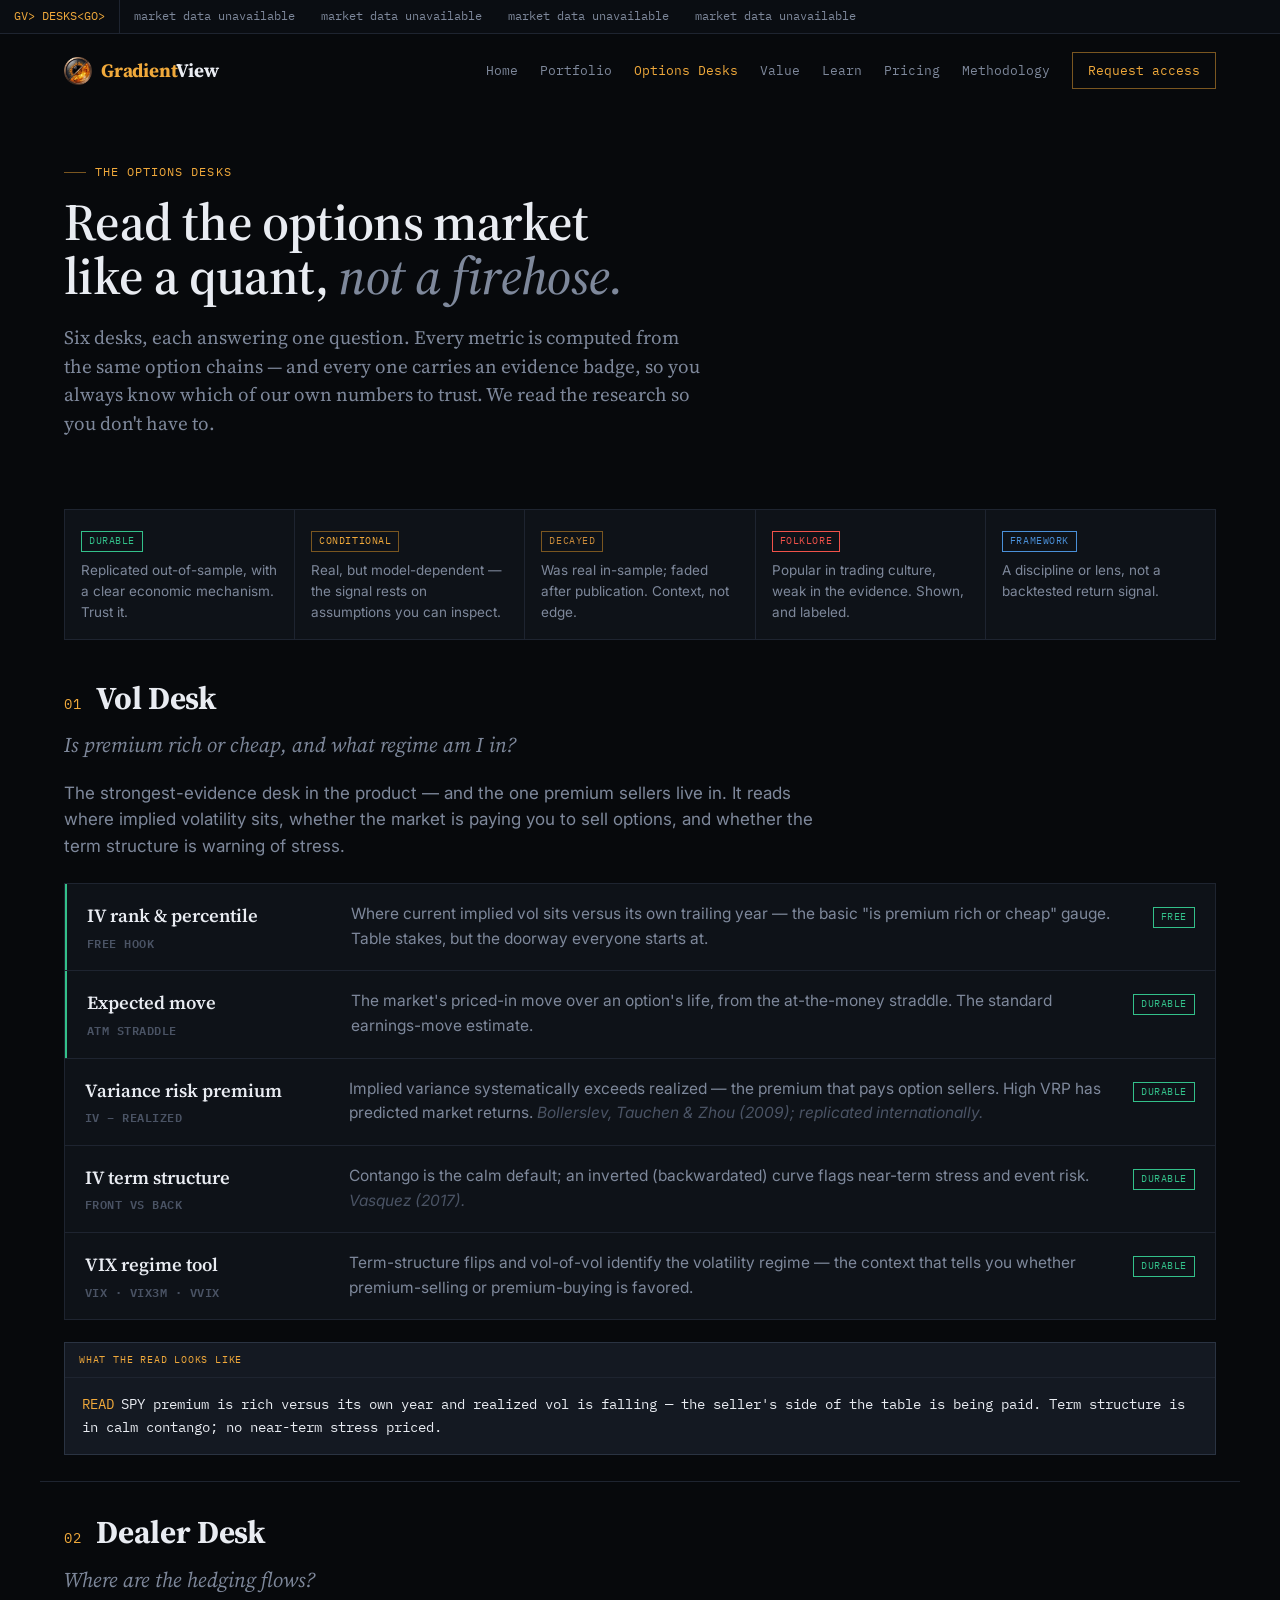
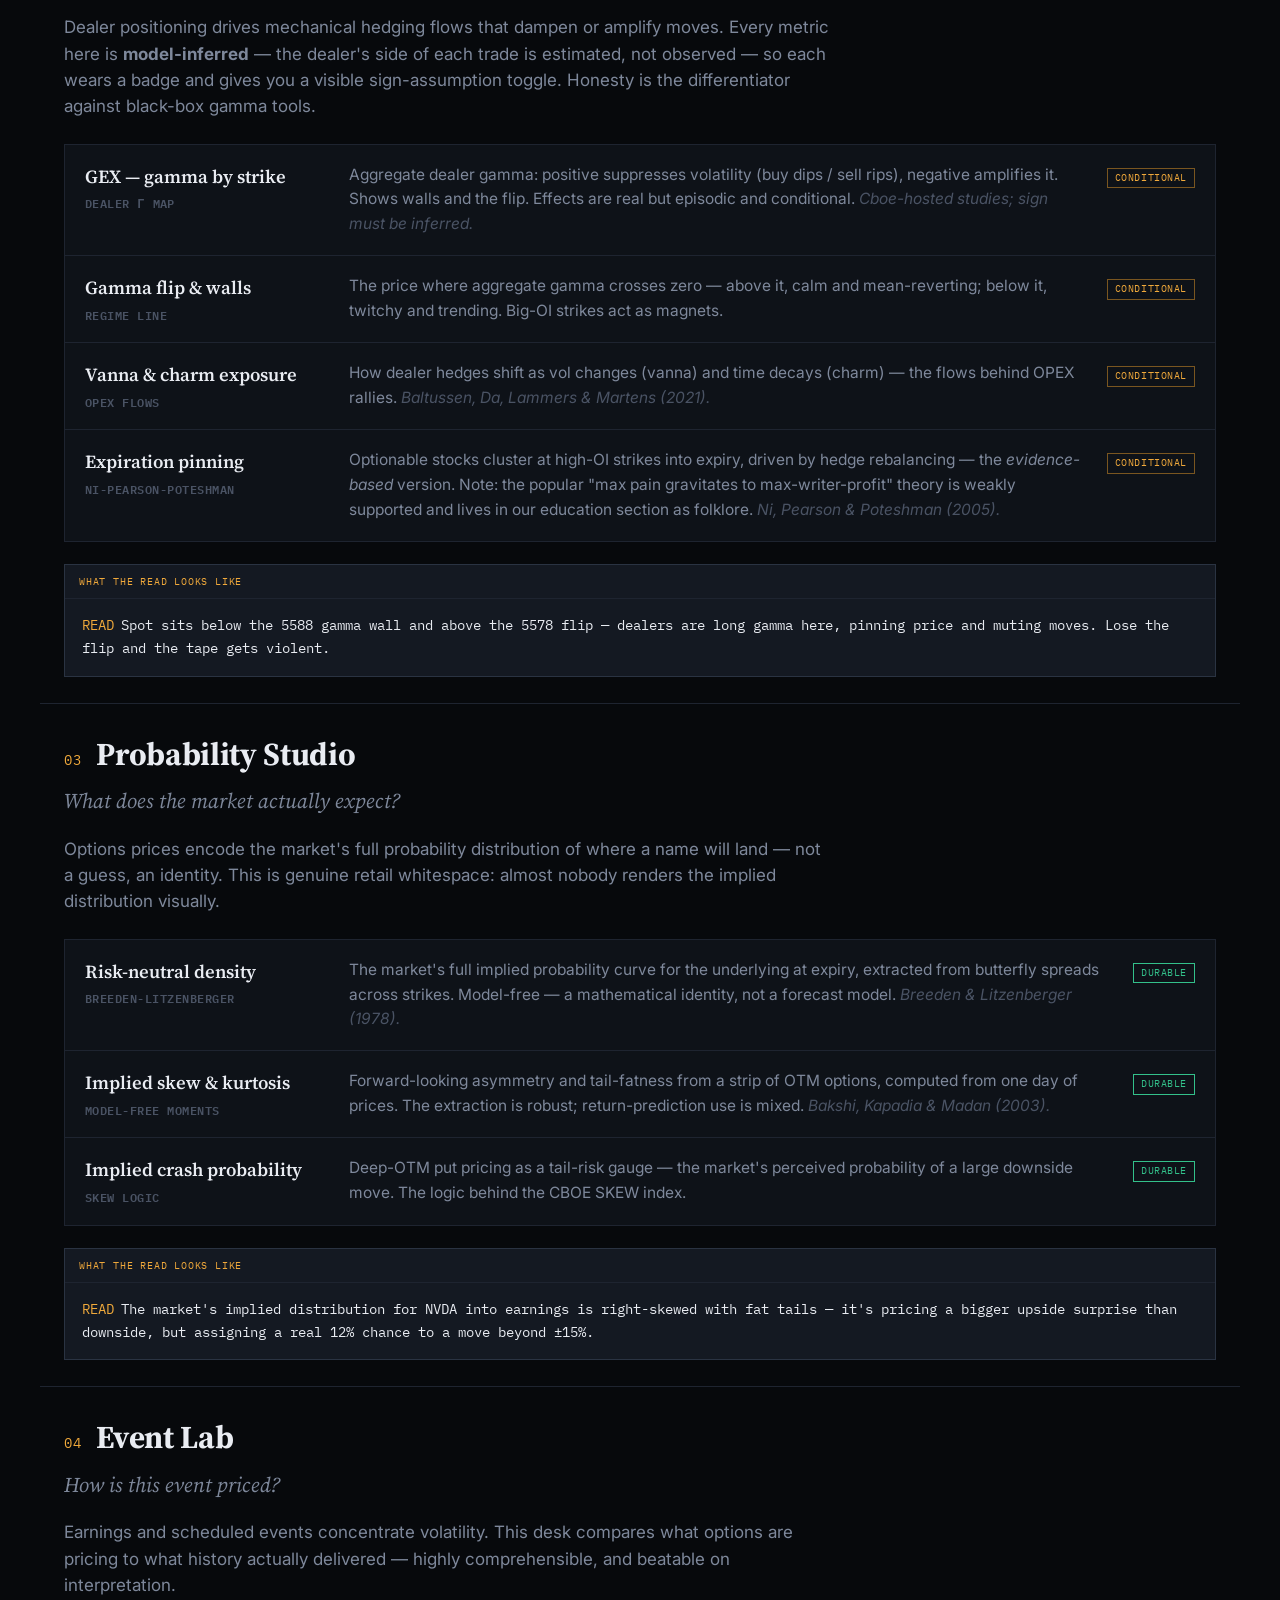
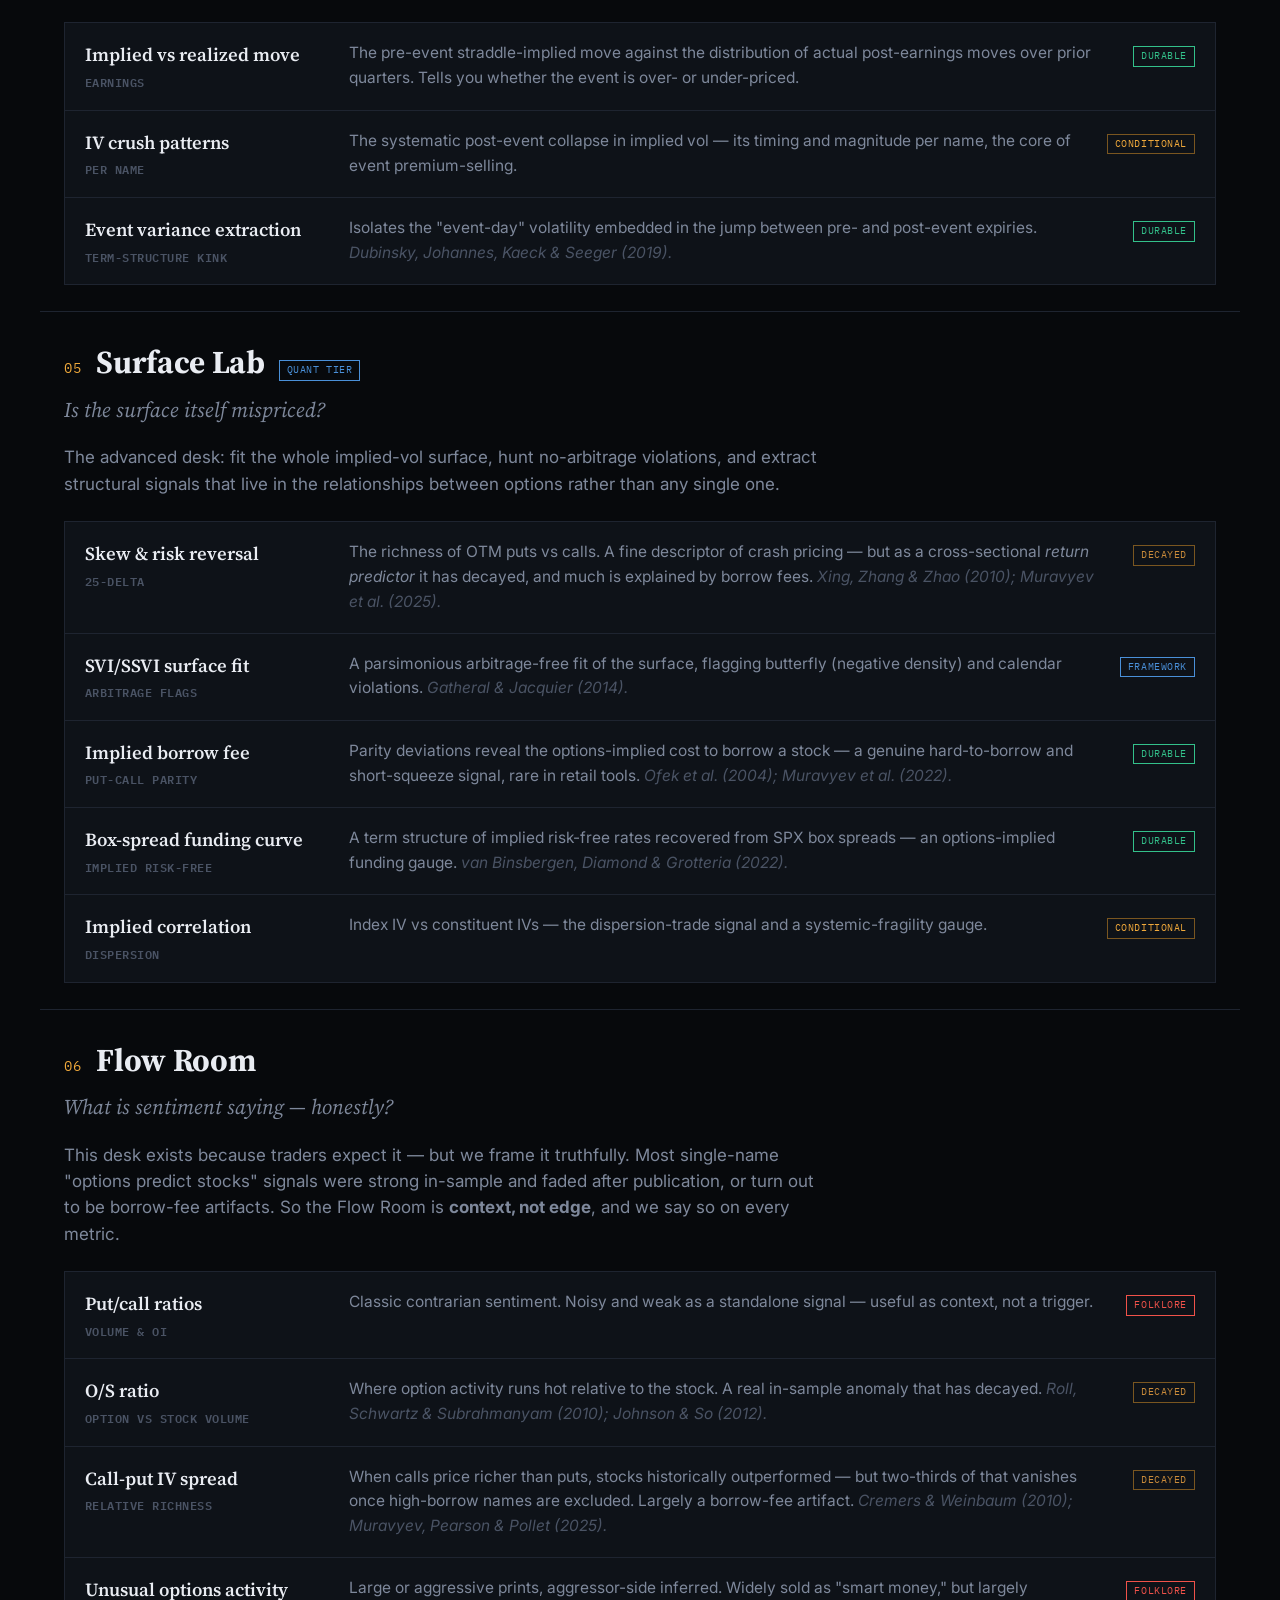
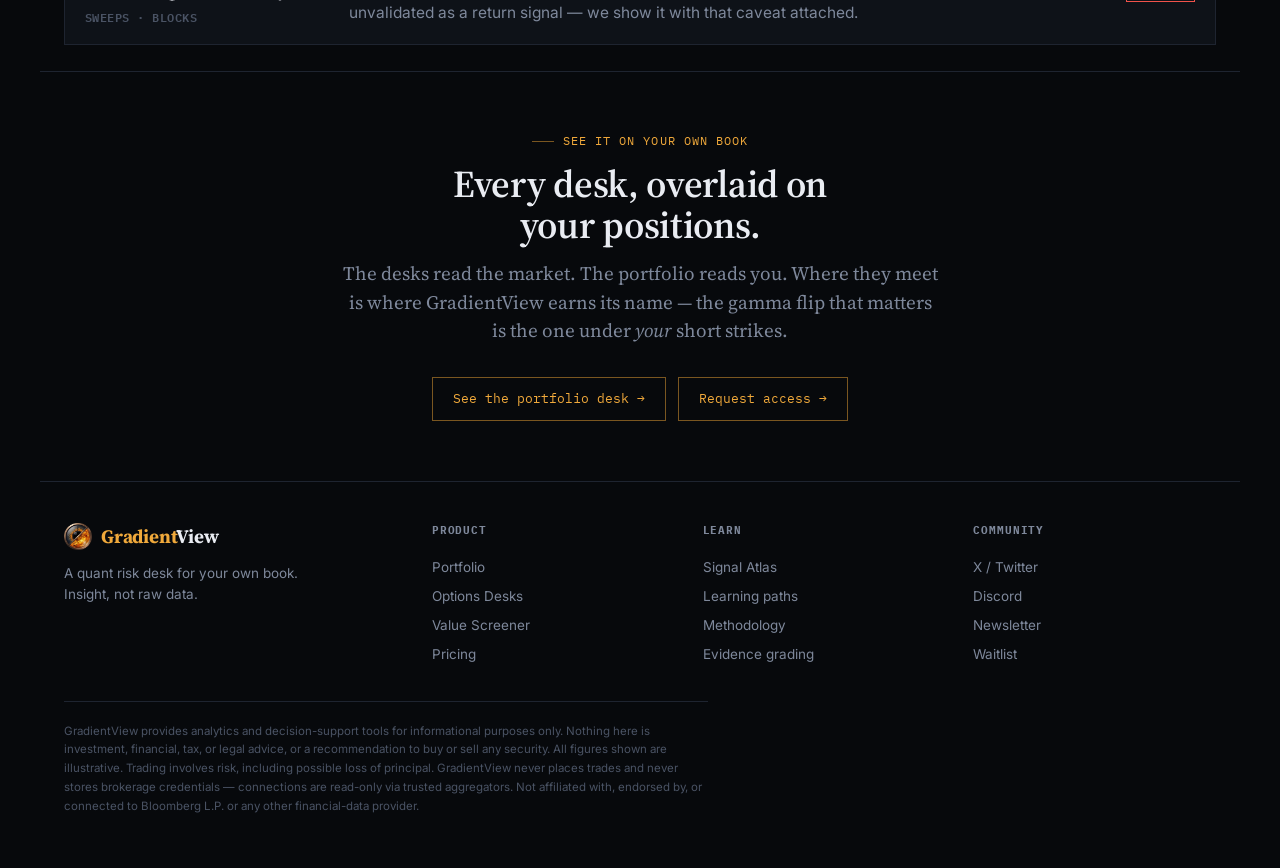
==== desks.html @ 9c9295bf "first commit" ====
<!DOCTYPE html>
<html lang="en">
<head>
<meta charset="UTF-8">
<meta name="viewport" content="width=device-width, initial-scale=1.0">
<title>Options Desks — GradientView</title>
<meta name="description" content="Six desks that read the options market: volatility premium, dealer gamma positioning, implied distributions, event pricing, surface arbitrage, and flow — every metric graded by how much the evidence supports it.">
<link rel="stylesheet" href="theme.css">
<style>
  /* page hero */
  .page-hero{max-width:var(--maxw);margin:0 auto;padding:56px 24px 40px}
  .page-hero .lead{max-width:64ch}

  /* evidence legend strip */
  .evleg{max-width:var(--maxw);margin:0 auto 8px;padding:0 24px}
  .evleg-grid{display:grid;grid-template-columns:repeat(5,1fr);gap:1px;background:var(--line);border:1px solid var(--line)}
  .evleg-cell{background:var(--panel);padding:16px 16px}
  .evleg-cell .bt{margin-bottom:8px}
  .evleg-cell p{font-size:13.5px;color:var(--muted);line-height:1.55}

  /* desk block */
  .desk-block{max-width:var(--maxw);margin:0 auto;padding:26px 24px}
  .desk-block+.desk-block{border-top:1px solid var(--line)}
  .desk-head{display:flex;align-items:baseline;gap:14px;margin-bottom:6px;flex-wrap:wrap}
  .desk-idx{font-family:var(--mono);font-size:13.5px;color:var(--amber);letter-spacing:.08em}
  .desk-block h2{font-family:var(--serif);font-weight:700;font-size:32px;letter-spacing:-.01em;margin:0}
  .desk-q{font-family:var(--serif);font-style:italic;font-size:21px;color:var(--muted);margin-bottom:18px}
  .desk-block>.desk-intro{font-size:17px;color:var(--muted);max-width:70ch;margin-bottom:24px}

  /* metric rows */
  .metrics{display:grid;gap:1px;background:var(--line);border:1px solid var(--line)}
  .metric{background:var(--panel);padding:18px 20px;display:grid;grid-template-columns:240px 1fr auto;gap:24px;align-items:start}
  .metric .mname{font-family:var(--serif);font-weight:600;font-size:18.5px}
  .metric .mname .msub{display:block;font-family:var(--mono);font-size:12px;color:var(--dim);letter-spacing:.04em;margin-top:3px;text-transform:uppercase}
  .metric .mdesc{font-size:15.5px;color:var(--muted);line-height:1.6}
  .metric .mdesc .cite{color:var(--dim);font-style:italic}
  .metric .mbadge{justify-self:end;white-space:nowrap}
  .metric.free-hook{border-left:2px solid var(--up)}

  /* interpretation callout */
  .interp-demo{margin-top:22px;border:1px solid var(--line-2);background:var(--panel-2)}
  .interp-demo .ih{font-family:var(--mono);font-size:10px;letter-spacing:.08em;text-transform:uppercase;color:var(--amber);padding:9px 14px;border-bottom:1px solid var(--line)}
  .interp-demo .ib{padding:15px 17px;font-family:var(--mono);font-size:14px;line-height:1.65;color:var(--text)}
  .interp-demo .ib .tag{color:var(--amber);margin-right:7px}

  /* cta */
  .desks-cta{max-width:var(--maxw);margin:0 auto;padding:60px 24px;text-align:center;border-top:1px solid var(--line)}

  @media(max-width:820px){
    .evleg-grid{grid-template-columns:1fr 1fr}
    .metric{grid-template-columns:1fr;gap:8px}
    .metric .mbadge{justify-self:start}
  }
</style>
</head>
<body data-theme="dark">
<script>try{var _t=localStorage.getItem('gv-theme');if(_t){document.body.setAttribute('data-theme',_t);window.__gvTheme=_t;}}catch(e){}</script>

<header class="page-hero">
  <div class="eyebrow">The options desks</div>
  <h1 class="h1">Read the options market<br>like a quant, <span class="fade">not a firehose.</span></h1>
  <p class="lead">Six desks, each answering one question. Every metric is computed from the same option chains — and every one carries an evidence badge, so you always know which of our own numbers to trust. We read the research so you don't have to.</p>
</header>

<!-- evidence legend -->
<section class="evleg">
  <div class="evleg-grid">
    <div class="evleg-cell"><div class="bt"><span class="badge durable">Durable</span></div><p>Replicated out-of-sample, with a clear economic mechanism. Trust it.</p></div>
    <div class="evleg-cell"><div class="bt"><span class="badge conditional">Conditional</span></div><p>Real, but model-dependent — the signal rests on assumptions you can inspect.</p></div>
    <div class="evleg-cell"><div class="bt"><span class="badge decayed">Decayed</span></div><p>Was real in-sample; faded after publication. Context, not edge.</p></div>
    <div class="evleg-cell"><div class="bt"><span class="badge folklore">Folklore</span></div><p>Popular in trading culture, weak in the evidence. Shown, and labeled.</p></div>
    <div class="evleg-cell"><div class="bt"><span class="badge framework">Framework</span></div><p>A discipline or lens, not a backtested return signal.</p></div>
  </div>
</section>

<!-- DESK 1 — VOL -->
<section class="desk-block">
  <div class="desk-head"><span class="desk-idx">01</span><h2>Vol Desk</h2></div>
  <div class="desk-q">Is premium rich or cheap, and what regime am I in?</div>
  <p class="desk-intro">The strongest-evidence desk in the product — and the one premium sellers live in. It reads where implied volatility sits, whether the market is paying you to sell options, and whether the term structure is warning of stress.</p>
  <div class="metrics">
    <div class="metric free-hook">
      <div class="mname">IV rank & percentile<span class="msub">Free hook</span></div>
      <div class="mdesc">Where current implied vol sits versus its own trailing year — the basic "is premium rich or cheap" gauge. Table stakes, but the doorway everyone starts at.</div>
      <div class="mbadge"><span class="badge free">Free</span></div>
    </div>
    <div class="metric free-hook">
      <div class="mname">Expected move<span class="msub">ATM straddle</span></div>
      <div class="mdesc">The market's priced-in move over an option's life, from the at-the-money straddle. The standard earnings-move estimate.</div>
      <div class="mbadge"><span class="badge durable">Durable</span></div>
    </div>
    <div class="metric">
      <div class="mname">Variance risk premium<span class="msub">IV − realized</span></div>
      <div class="mdesc">Implied variance systematically exceeds realized — the premium that pays option sellers. High VRP has predicted market returns. <span class="cite">Bollerslev, Tauchen &amp; Zhou (2009); replicated internationally.</span></div>
      <div class="mbadge"><span class="badge durable">Durable</span></div>
    </div>
    <div class="metric">
      <div class="mname">IV term structure<span class="msub">front vs back</span></div>
      <div class="mdesc">Contango is the calm default; an inverted (backwardated) curve flags near-term stress and event risk. <span class="cite">Vasquez (2017).</span></div>
      <div class="mbadge"><span class="badge durable">Durable</span></div>
    </div>
    <div class="metric">
      <div class="mname">VIX regime tool<span class="msub">VIX · VIX3M · VVIX</span></div>
      <div class="mdesc">Term-structure flips and vol-of-vol identify the volatility regime — the context that tells you whether premium-selling or premium-buying is favored.</div>
      <div class="mbadge"><span class="badge durable">Durable</span></div>
    </div>
  </div>
  <div class="interp-demo">
    <div class="ih">What the READ looks like</div>
    <div class="ib"><span class="tag">READ</span>SPY premium is rich versus its own year and realized vol is falling — the seller's side of the table is being paid. Term structure is in calm contango; no near-term stress priced.</div>
  </div>
</section>

<!-- DESK 2 — DEALER -->
<section class="desk-block">
  <div class="desk-head"><span class="desk-idx">02</span><h2>Dealer Desk</h2></div>
  <div class="desk-q">Where are the hedging flows?</div>
  <p class="desk-intro">Dealer positioning drives mechanical hedging flows that dampen or amplify moves. Every metric here is <strong>model-inferred</strong> — the dealer's side of each trade is estimated, not observed — so each wears a badge and gives you a visible sign-assumption toggle. Honesty is the differentiator against black-box gamma tools.</p>
  <div class="metrics">
    <div class="metric">
      <div class="mname">GEX — gamma by strike<span class="msub">dealer γ map</span></div>
      <div class="mdesc">Aggregate dealer gamma: positive suppresses volatility (buy dips / sell rips), negative amplifies it. Shows walls and the flip. Effects are real but episodic and conditional. <span class="cite">Cboe-hosted studies; sign must be inferred.</span></div>
      <div class="mbadge"><span class="badge conditional">Conditional</span></div>
    </div>
    <div class="metric">
      <div class="mname">Gamma flip &amp; walls<span class="msub">regime line</span></div>
      <div class="mdesc">The price where aggregate gamma crosses zero — above it, calm and mean-reverting; below it, twitchy and trending. Big-OI strikes act as magnets.</div>
      <div class="mbadge"><span class="badge conditional">Conditional</span></div>
    </div>
    <div class="metric">
      <div class="mname">Vanna &amp; charm exposure<span class="msub">OPEX flows</span></div>
      <div class="mdesc">How dealer hedges shift as vol changes (vanna) and time decays (charm) — the flows behind OPEX rallies. <span class="cite">Baltussen, Da, Lammers &amp; Martens (2021).</span></div>
      <div class="mbadge"><span class="badge conditional">Conditional</span></div>
    </div>
    <div class="metric">
      <div class="mname">Expiration pinning<span class="msub">Ni-Pearson-Poteshman</span></div>
      <div class="mdesc">Optionable stocks cluster at high-OI strikes into expiry, driven by hedge rebalancing — the <em>evidence-based</em> version. Note: the popular "max pain gravitates to max-writer-profit" theory is weakly supported and lives in our education section as folklore. <span class="cite">Ni, Pearson &amp; Poteshman (2005).</span></div>
      <div class="mbadge"><span class="badge conditional">Conditional</span></div>
    </div>
  </div>
  <div class="interp-demo">
    <div class="ih">What the READ looks like</div>
    <div class="ib"><span class="tag">READ</span>Spot sits below the 5588 gamma wall and above the 5578 flip — dealers are long gamma here, pinning price and muting moves. Lose the flip and the tape gets violent.</div>
  </div>
</section>

<!-- DESK 3 — PROBABILITY -->
<section class="desk-block">
  <div class="desk-head"><span class="desk-idx">03</span><h2>Probability Studio</h2></div>
  <div class="desk-q">What does the market actually expect?</div>
  <p class="desk-intro">Options prices encode the market's full probability distribution of where a name will land — not a guess, an identity. This is genuine retail whitespace: almost nobody renders the implied distribution visually.</p>
  <div class="metrics">
    <div class="metric">
      <div class="mname">Risk-neutral density<span class="msub">Breeden-Litzenberger</span></div>
      <div class="mdesc">The market's full implied probability curve for the underlying at expiry, extracted from butterfly spreads across strikes. Model-free — a mathematical identity, not a forecast model. <span class="cite">Breeden &amp; Litzenberger (1978).</span></div>
      <div class="mbadge"><span class="badge durable">Durable</span></div>
    </div>
    <div class="metric">
      <div class="mname">Implied skew &amp; kurtosis<span class="msub">model-free moments</span></div>
      <div class="mdesc">Forward-looking asymmetry and tail-fatness from a strip of OTM options, computed from one day of prices. The extraction is robust; return-prediction use is mixed. <span class="cite">Bakshi, Kapadia &amp; Madan (2003).</span></div>
      <div class="mbadge"><span class="badge durable">Durable</span></div>
    </div>
    <div class="metric">
      <div class="mname">Implied crash probability<span class="msub">SKEW logic</span></div>
      <div class="mdesc">Deep-OTM put pricing as a tail-risk gauge — the market's perceived probability of a large downside move. The logic behind the CBOE SKEW index.</div>
      <div class="mbadge"><span class="badge durable">Durable</span></div>
    </div>
  </div>
  <div class="interp-demo">
    <div class="ih">What the READ looks like</div>
    <div class="ib"><span class="tag">READ</span>The market's implied distribution for NVDA into earnings is right-skewed with fat tails — it's pricing a bigger upside surprise than downside, but assigning a real 12% chance to a move beyond ±15%.</div>
  </div>
</section>

<!-- DESK 4 — EVENT -->
<section class="desk-block">
  <div class="desk-head"><span class="desk-idx">04</span><h2>Event Lab</h2></div>
  <div class="desk-q">How is this event priced?</div>
  <p class="desk-intro">Earnings and scheduled events concentrate volatility. This desk compares what options are pricing to what history actually delivered — highly comprehensible, and beatable on interpretation.</p>
  <div class="metrics">
    <div class="metric">
      <div class="mname">Implied vs realized move<span class="msub">earnings</span></div>
      <div class="mdesc">The pre-event straddle-implied move against the distribution of actual post-earnings moves over prior quarters. Tells you whether the event is over- or under-priced.</div>
      <div class="mbadge"><span class="badge durable">Durable</span></div>
    </div>
    <div class="metric">
      <div class="mname">IV crush patterns<span class="msub">per name</span></div>
      <div class="mdesc">The systematic post-event collapse in implied vol — its timing and magnitude per name, the core of event premium-selling.</div>
      <div class="mbadge"><span class="badge conditional">Conditional</span></div>
    </div>
    <div class="metric">
      <div class="mname">Event variance extraction<span class="msub">term-structure kink</span></div>
      <div class="mdesc">Isolates the "event-day" volatility embedded in the jump between pre- and post-event expiries. <span class="cite">Dubinsky, Johannes, Kaeck &amp; Seeger (2019).</span></div>
      <div class="mbadge"><span class="badge durable">Durable</span></div>
    </div>
  </div>
</section>

<!-- DESK 5 — SURFACE -->
<section class="desk-block">
  <div class="desk-head"><span class="desk-idx">05</span><h2>Surface Lab</h2><span class="badge framework">Quant tier</span></div>
  <div class="desk-q">Is the surface itself mispriced?</div>
  <p class="desk-intro">The advanced desk: fit the whole implied-vol surface, hunt no-arbitrage violations, and extract structural signals that live in the relationships between options rather than any single one.</p>
  <div class="metrics">
    <div class="metric">
      <div class="mname">Skew &amp; risk reversal<span class="msub">25-delta</span></div>
      <div class="mdesc">The richness of OTM puts vs calls. A fine descriptor of crash pricing — but as a cross-sectional <em>return predictor</em> it has decayed, and much is explained by borrow fees. <span class="cite">Xing, Zhang &amp; Zhao (2010); Muravyev et al. (2025).</span></div>
      <div class="mbadge"><span class="badge decayed">Decayed</span></div>
    </div>
    <div class="metric">
      <div class="mname">SVI/SSVI surface fit<span class="msub">arbitrage flags</span></div>
      <div class="mdesc">A parsimonious arbitrage-free fit of the surface, flagging butterfly (negative density) and calendar violations. <span class="cite">Gatheral &amp; Jacquier (2014).</span></div>
      <div class="mbadge"><span class="badge framework">Framework</span></div>
    </div>
    <div class="metric">
      <div class="mname">Implied borrow fee<span class="msub">put-call parity</span></div>
      <div class="mdesc">Parity deviations reveal the options-implied cost to borrow a stock — a genuine hard-to-borrow and short-squeeze signal, rare in retail tools. <span class="cite">Ofek et al. (2004); Muravyev et al. (2022).</span></div>
      <div class="mbadge"><span class="badge durable">Durable</span></div>
    </div>
    <div class="metric">
      <div class="mname">Box-spread funding curve<span class="msub">implied risk-free</span></div>
      <div class="mdesc">A term structure of implied risk-free rates recovered from SPX box spreads — an options-implied funding gauge. <span class="cite">van Binsbergen, Diamond &amp; Grotteria (2022).</span></div>
      <div class="mbadge"><span class="badge durable">Durable</span></div>
    </div>
    <div class="metric">
      <div class="mname">Implied correlation<span class="msub">dispersion</span></div>
      <div class="mdesc">Index IV vs constituent IVs — the dispersion-trade signal and a systemic-fragility gauge.</div>
      <div class="mbadge"><span class="badge conditional">Conditional</span></div>
    </div>
  </div>
</section>

<!-- DESK 6 — FLOW -->
<section class="desk-block">
  <div class="desk-head"><span class="desk-idx">06</span><h2>Flow Room</h2></div>
  <div class="desk-q">What is sentiment saying — honestly?</div>
  <p class="desk-intro">This desk exists because traders expect it — but we frame it truthfully. Most single-name "options predict stocks" signals were strong in-sample and faded after publication, or turn out to be borrow-fee artifacts. So the Flow Room is <strong>context, not edge</strong>, and we say so on every metric.</p>
  <div class="metrics">
    <div class="metric">
      <div class="mname">Put/call ratios<span class="msub">volume &amp; OI</span></div>
      <div class="mdesc">Classic contrarian sentiment. Noisy and weak as a standalone signal — useful as context, not a trigger.</div>
      <div class="mbadge"><span class="badge folklore">Folklore</span></div>
    </div>
    <div class="metric">
      <div class="mname">O/S ratio<span class="msub">option vs stock volume</span></div>
      <div class="mdesc">Where option activity runs hot relative to the stock. A real in-sample anomaly that has decayed. <span class="cite">Roll, Schwartz &amp; Subrahmanyam (2010); Johnson &amp; So (2012).</span></div>
      <div class="mbadge"><span class="badge decayed">Decayed</span></div>
    </div>
    <div class="metric">
      <div class="mname">Call-put IV spread<span class="msub">relative richness</span></div>
      <div class="mdesc">When calls price richer than puts, stocks historically outperformed — but two-thirds of that vanishes once high-borrow names are excluded. Largely a borrow-fee artifact. <span class="cite">Cremers &amp; Weinbaum (2010); Muravyev, Pearson &amp; Pollet (2025).</span></div>
      <div class="mbadge"><span class="badge decayed">Decayed</span></div>
    </div>
    <div class="metric">
      <div class="mname">Unusual options activity<span class="msub">sweeps · blocks</span></div>
      <div class="mdesc">Large or aggressive prints, aggressor-side inferred. Widely sold as "smart money," but largely unvalidated as a return signal — we show it with that caveat attached.</div>
      <div class="mbadge"><span class="badge folklore">Folklore</span></div>
    </div>
  </div>
</section>

<section class="desks-cta">
  <div class="eyebrow center">See it on your own book</div>
  <h2 class="h2 center">Every desk, overlaid on your positions.</h2>
  <p class="lead center">The desks read the market. The portfolio reads you. Where they meet is where GradientView earns its name — the gamma flip that matters is the one under <em>your</em> short strikes.</p>
  <p><a class="btn-ghost" href="portfolio.html">See the portfolio desk →</a> &nbsp; <a class="btn-ghost" href="index.html#join">Request access →</a></p>
</section>

<script src="shared.js"></script>
</body>
</html>
---- theme.css ----
/* ============================================================
   GradientView — shared design system
   Editorial serif voice + terminal data · dark/light themes
   ============================================================ */
@import url('https://fonts.googleapis.com/css2?family=Source+Serif+4:ital,opsz,wght@0,8..60,400;0,8..60,500;0,8..60,600;0,8..60,700;1,8..60,400;1,8..60,500&family=Inter:wght@400;500;600&family=IBM+Plex+Mono:wght@400;500;600;700&display=swap');

:root{
  --mono:'IBM Plex Mono',monospace;
  --sans:'Inter',sans-serif;
  --serif:'Source Serif 4',Georgia,serif;
  --disp:var(--serif);
  --maxw:1200px;
}
/* ---- dark (default, terminal-native) ---- */
[data-theme="dark"]{
  --bg:#07090C; --panel:#0E1218; --panel-2:#141922; --panel-3:#0A0D12;
  --line:#1E2430; --line-2:#2A3342;
  --text:#E9ECF2; --muted:#7E889B; --dim:#4A5364;
  --amber:#F0A93B; --amber-dim:#7a5620; --amber-text:#F0A93B; --up:#33C08A; --down:#F0524A; --blue:#4A90D9;
  --hero-grad:radial-gradient(600px 400px at 18% 30%,rgba(240,169,59,.10),transparent 60%),radial-gradient(560px 380px at 80% 22%,rgba(74,144,217,.09),transparent 60%),radial-gradient(620px 420px at 60% 75%,rgba(51,192,138,.07),transparent 60%);
}
/* ---- light (editorial, bloomberg.com media vibe) ---- */
[data-theme="light"]{
  --bg:#FBFBF9; --panel:#FFFFFF; --panel-2:#F3F2EE; --panel-3:#F7F6F2;
  --line:#E2E0D8; --line-2:#D6D3C8;
  --text:#141414; --muted:#5C5A52; --dim:#8A887E;
  --amber:#8A5410; --amber-dim:#b89a68; --amber-text:#7A4A0C;
  --up:#1C7C54; --down:#C0392B; --blue:#2E6DA4;
  --hero-grad:radial-gradient(600px 400px at 18% 30%,rgba(180,118,26,.07),transparent 60%),radial-gradient(560px 380px at 80% 22%,rgba(46,109,164,.06),transparent 60%),radial-gradient(620px 420px at 60% 75%,rgba(28,124,84,.05),transparent 60%);
}
*{margin:0;padding:0;box-sizing:border-box}
html{scroll-behavior:smooth}
body{background:var(--bg);color:var(--text);font-family:var(--sans);font-size:16px;line-height:1.55;-webkit-font-smoothing:antialiased;transition:background .3s,color .3s}
::selection{background:var(--amber);color:#07090C}
a{color:inherit;text-decoration:none}
.mono{font-family:var(--mono)}
.up{color:var(--up)} .down{color:var(--down)} .amber{color:var(--amber-text)} .blue{color:var(--blue)} .muted{color:var(--muted)}

/* ---------- command bar / ticker ---------- */
.cmdbar{background:var(--panel-3);border-bottom:1px solid var(--line);font-family:var(--mono);font-size:12px;color:var(--muted);display:flex;align-items:center;height:34px;overflow:hidden}
.cmdbar .prompt{color:var(--amber);padding:0 14px;border-right:1px solid var(--line);height:100%;display:flex;align-items:center;white-space:nowrap;flex-shrink:0}
.cmdbar .tape{flex:1;overflow:hidden;white-space:nowrap}
.cmdbar .tape-inner{display:inline-block;animation:tape 60s linear infinite;padding-left:14px}
@keyframes tape{from{transform:translateX(0)}to{transform:translateX(-50%)}}
.cmdbar .tape span{margin-right:26px}
@media (prefers-reduced-motion: reduce){.tape-inner{animation:none}}

/* ---------- nav ---------- */
.nav{max-width:var(--maxw);margin:0 auto;display:flex;justify-content:space-between;align-items:center;padding:18px 24px;position:relative}
.logo{font-family:var(--serif);font-weight:700;font-size:19px;letter-spacing:-.01em;display:flex;align-items:center;gap:9px}
.logo .mark{width:28px;height:28px;display:inline-flex;align-items:center;justify-content:center;flex-shrink:0}
.logo .mark img{width:100%;height:100%;object-fit:contain;display:block}
.logo .q{color:var(--amber)}
.nav-links{display:flex;align-items:center;gap:22px}
.nav-link{font-family:var(--mono);font-size:12.5px;color:var(--muted);transition:color .15s}
.nav-link:hover,.nav-link.active{color:var(--text)}
.nav-link.active{color:var(--amber-text)}
.nav-cta{font-family:var(--mono);font-size:12.5px;color:var(--amber-text);border:1px solid var(--amber-dim);padding:8px 15px;transition:background .15s,color .15s}
.nav-cta:hover{background:var(--amber);color:#07090C}
.theme-toggle{background:none;border:1px solid var(--line-2);color:var(--text);font-family:var(--mono);font-size:13px;width:34px;height:34px;cursor:pointer;transition:border-color .15s;line-height:1}
.theme-toggle:hover{border-color:var(--amber)}
.nav-toggle{display:none;background:none;border:1px solid var(--line-2);color:var(--text);font-family:var(--mono);font-size:12px;padding:7px 11px;cursor:pointer}

/* ---------- generic layout ---------- */
.wrap{max-width:var(--maxw);margin:0 auto;padding:0 24px}
.section{max-width:var(--maxw);margin:0 auto;padding:72px 24px}
.eyebrow{font-family:var(--mono);font-size:11.5px;letter-spacing:.09em;text-transform:uppercase;color:var(--amber-text);margin-bottom:14px;display:flex;align-items:center;gap:9px}
.eyebrow::before{content:"";width:22px;height:1px;background:var(--amber-dim)}
.eyebrow.center{justify-content:center}
h1,h2,h3{font-family:var(--serif)}
.h1{font-family:var(--serif);font-weight:600;font-size:clamp(33px,4.4vw,52px);line-height:1.04;letter-spacing:-.012em;margin-bottom:20px}
.h1 .fade{color:var(--muted);font-style:italic;font-weight:500}
.h2{font-family:var(--serif);font-weight:600;font-size:clamp(26px,3.4vw,38px);letter-spacing:-.008em;line-height:1.08;margin-bottom:13px;max-width:24ch}
.h2 em{font-style:italic;font-weight:500;color:var(--muted)}
.h2.center{margin-left:auto;margin-right:auto;text-align:center}
.lead{color:var(--muted);font-family:var(--serif);font-size:19px;line-height:1.5;max-width:60ch;margin-bottom:32px}
.lead.center{margin-left:auto;margin-right:auto;text-align:center}

/* ---------- buttons / forms ---------- */
.waitlist{display:flex;gap:8px;max-width:440px}
.waitlist.center{margin:0 auto}
.waitlist input{flex:1;background:var(--panel);border:1px solid var(--line-2);color:var(--text);font-family:var(--mono);font-size:13.5px;padding:13px 14px;outline:none;transition:border-color .15s}
.waitlist input:focus{border-color:var(--amber)}
.waitlist input::placeholder{color:var(--dim)}
.waitlist button{background:var(--amber);color:#07090C;border:none;font-family:var(--sans);font-weight:600;font-size:14px;padding:13px 20px;cursor:pointer;white-space:nowrap;transition:filter .15s}
.waitlist button:hover{filter:brightness(1.1)}
.btn-ghost{display:inline-block;font-family:var(--mono);font-size:13px;color:var(--amber-text);border:1px solid var(--amber-dim);padding:11px 20px;transition:background .15s,color .15s}
.btn-ghost:hover{background:var(--amber);color:#07090C}
button:focus-visible,input:focus-visible,a:focus-visible{outline:2px solid var(--amber);outline-offset:2px}
.form-note{font-family:var(--mono);font-size:11.5px;color:var(--muted);margin-top:12px}
.form-success{display:none;font-family:var(--mono);font-size:13.5px;color:var(--up);border:1px solid var(--up);padding:13px 15px;max-width:440px;margin-top:4px}

/* ---------- panel / card primitives ---------- */
.panel{background:var(--panel);border:1px solid var(--line-2)}
.grid-lines{display:grid;gap:1px;background:var(--line);border:1px solid var(--line)}
.cell{background:var(--panel);padding:24px 22px}
.cellh{font-family:var(--mono);font-size:10.5px;letter-spacing:.07em;text-transform:uppercase;color:var(--amber-text);border-bottom:1px solid var(--line);padding-bottom:7px;margin-bottom:9px;display:flex;justify-content:space-between}
.cellh .src{color:var(--dim)}

/* evidence badges */
.badge{font-family:var(--mono);font-size:9.5px;letter-spacing:.06em;text-transform:uppercase;padding:2px 7px;border:1px solid;display:inline-block;white-space:nowrap}
.badge.durable{color:var(--up);border-color:var(--up)}
.badge.conditional{color:var(--amber);border-color:var(--amber-dim)}
.badge.decayed{color:#C88A3A;border-color:#7a5620}
.badge.folklore{color:var(--down);border-color:var(--down)}
.badge.framework{color:var(--blue);border-color:var(--blue)}
.badge.free{color:var(--up);border-color:var(--up)}

/* ---------- footer ---------- */
.footer{border-top:1px solid var(--line);max-width:var(--maxw);margin:0 auto;padding:40px 24px 52px}
.footer-cols{display:grid;grid-template-columns:1.4fr 1fr 1fr 1fr;gap:28px;margin-bottom:32px}
.footer h4{font-family:var(--mono);font-size:11px;letter-spacing:.08em;text-transform:uppercase;color:var(--muted);margin-bottom:14px}
.footer a{display:block;font-size:13.5px;color:var(--muted);padding:4px 0;transition:color .15s}
.footer a:hover{color:var(--amber)}
.footer .tagline{color:var(--muted);font-size:13.5px;max-width:30ch;margin-top:12px}
.disclaimer{font-size:11.5px;color:var(--dim);max-width:92ch;line-height:1.65;border-top:1px solid var(--line);padding-top:20px}

/* ---------- utilities ---------- */
.center{text-align:center}
.stack-sm{display:flex;flex-direction:column;gap:6px}

@media(max-width:860px){
  .nav-links{position:absolute;top:100%;right:24px;left:24px;flex-direction:column;align-items:flex-start;gap:0;background:var(--panel);border:1px solid var(--line-2);padding:8px 0;display:none;z-index:40}
  .nav-links.open{display:flex}
  .nav-links .nav-link,.nav-links .nav-cta{width:100%;padding:12px 18px;border:none}
  .nav-toggle{display:block}
  .footer-cols{grid-template-columns:1fr 1fr}
  .waitlist{flex-direction:column}
}
@media(max-width:520px){
  .footer-cols{grid-template-columns:1fr}
}
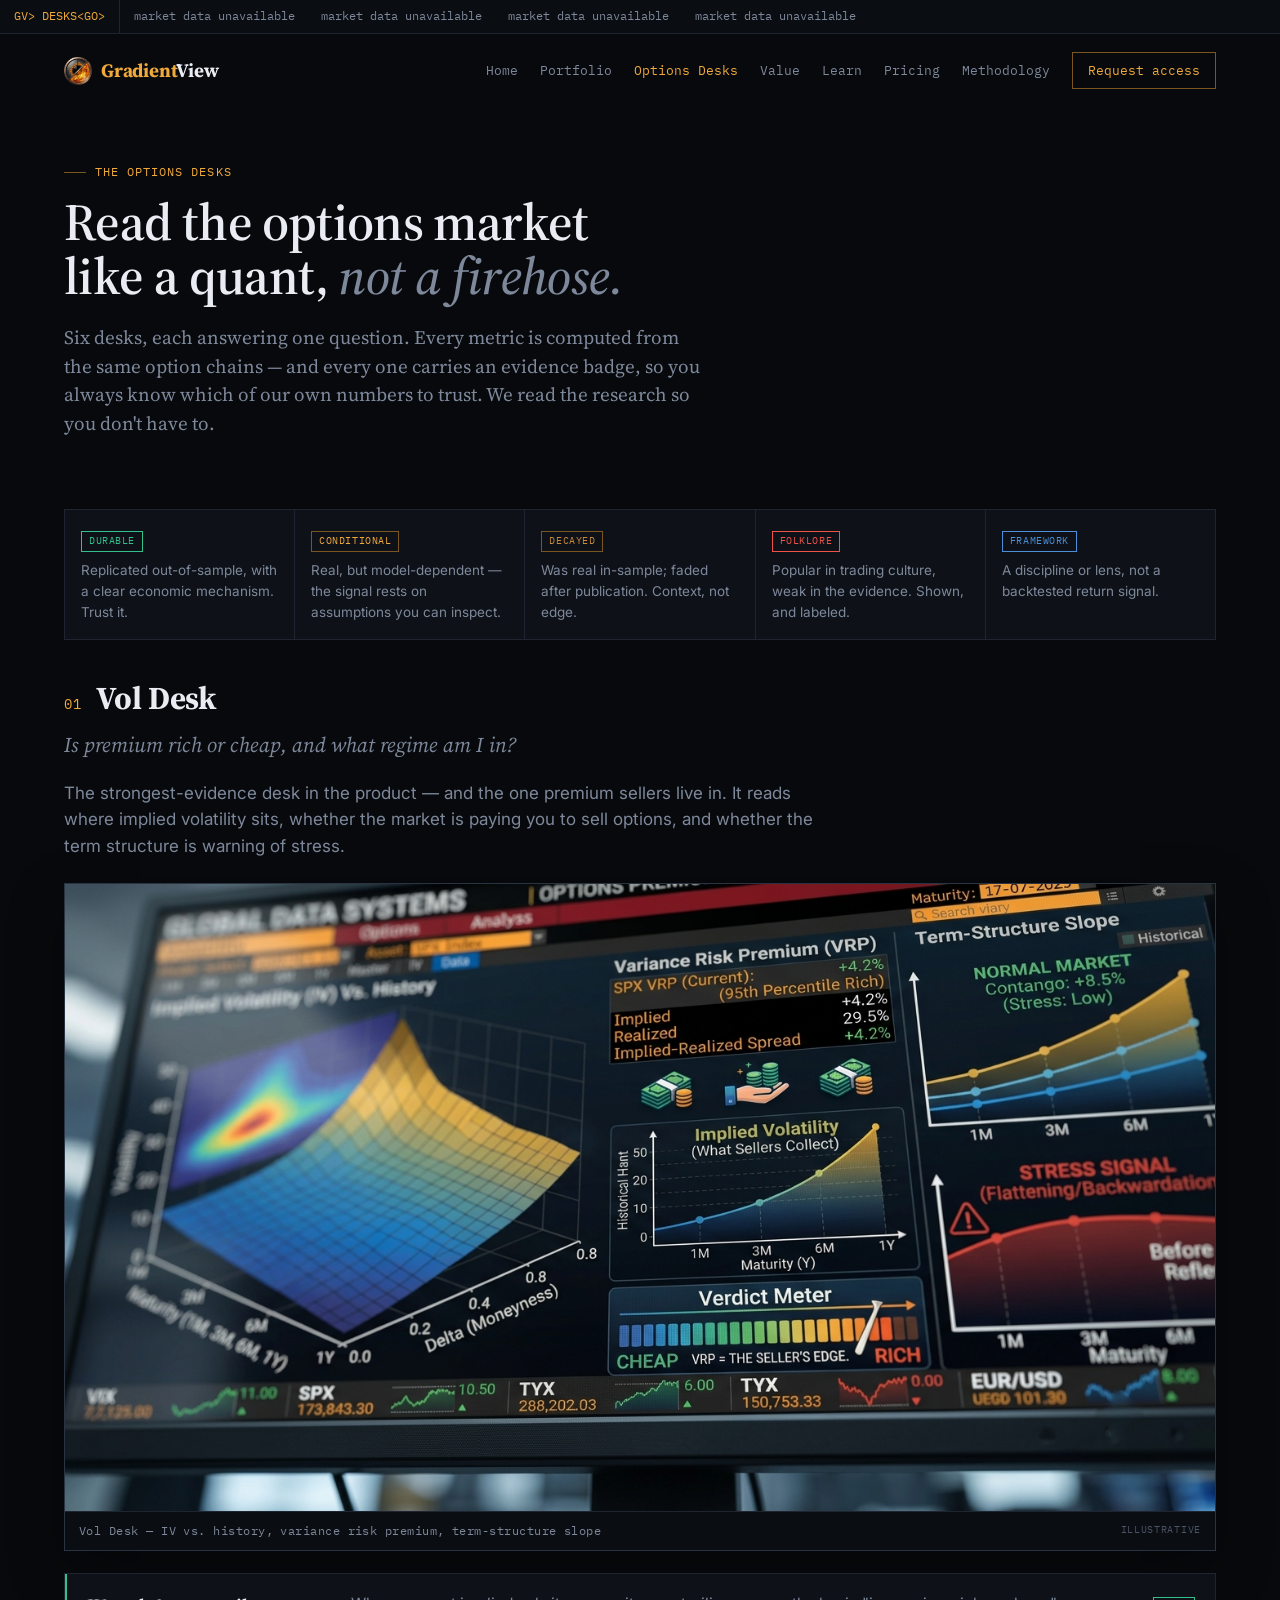
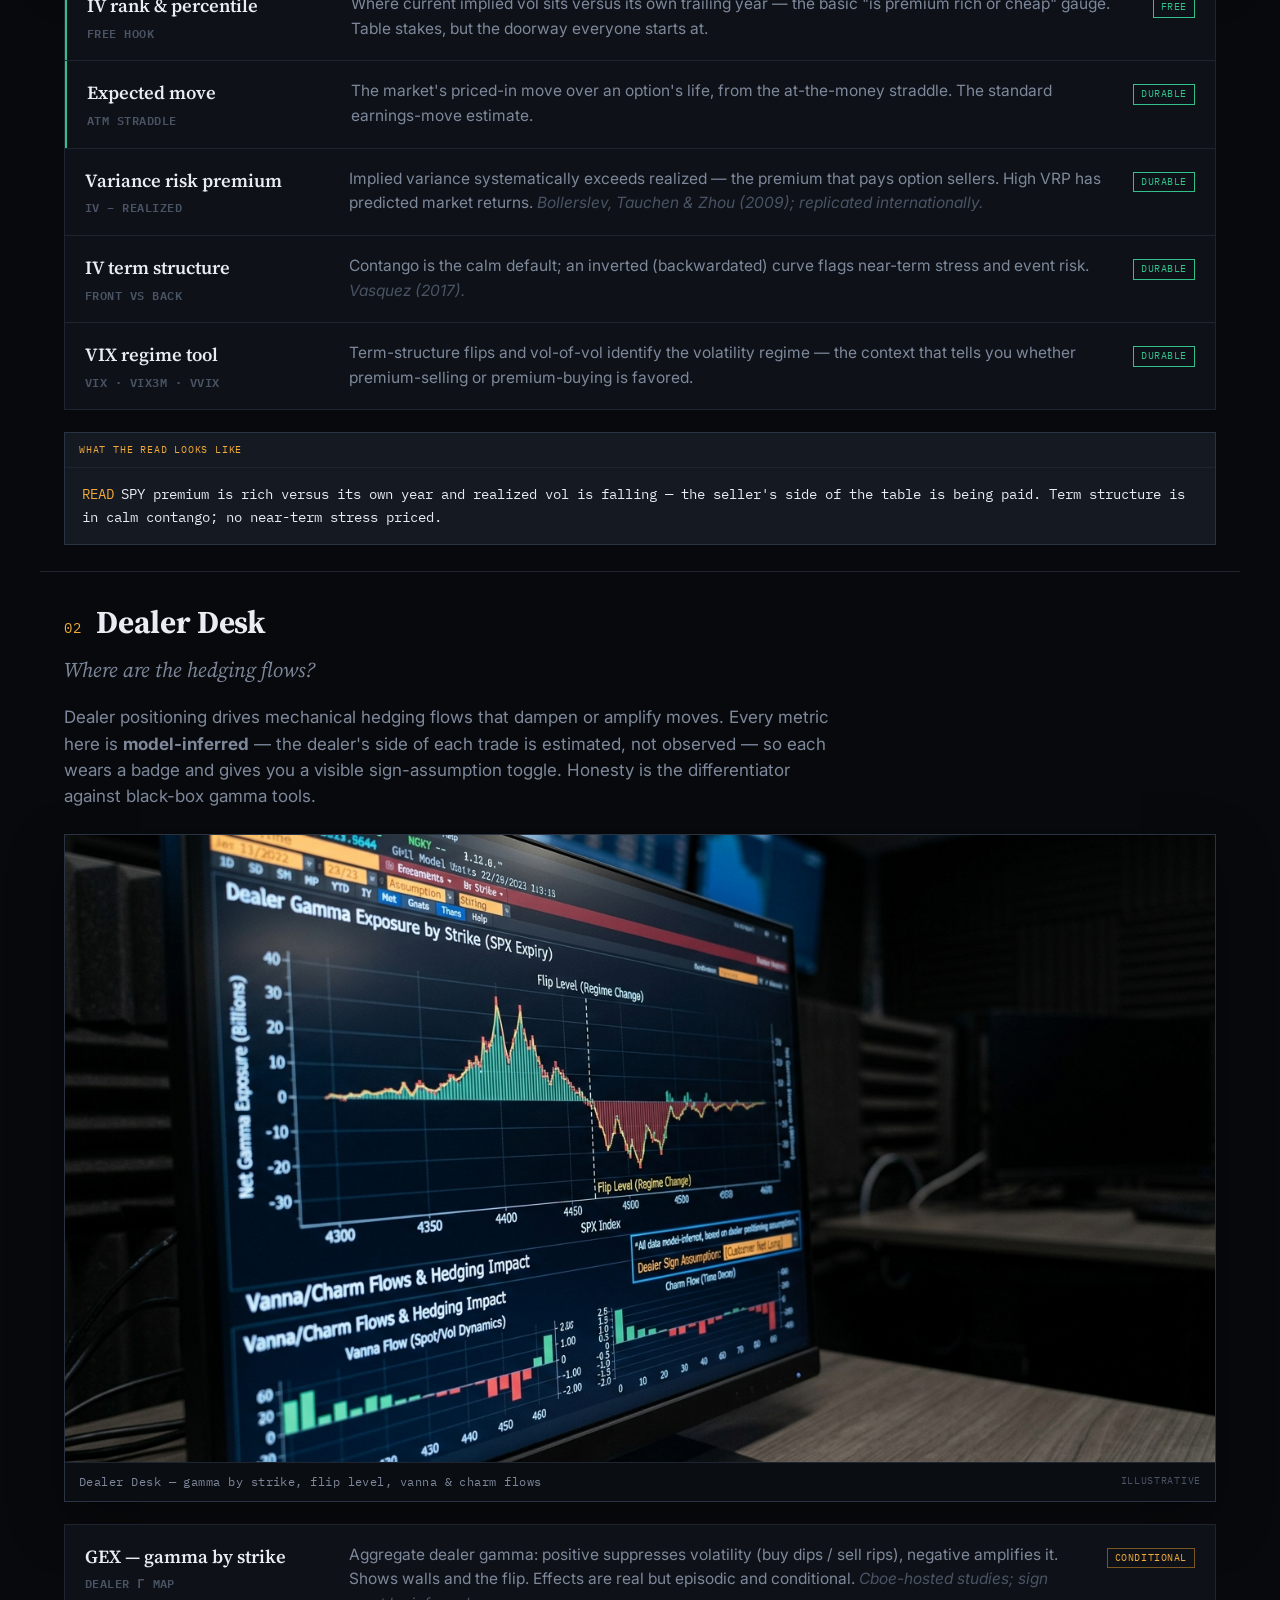
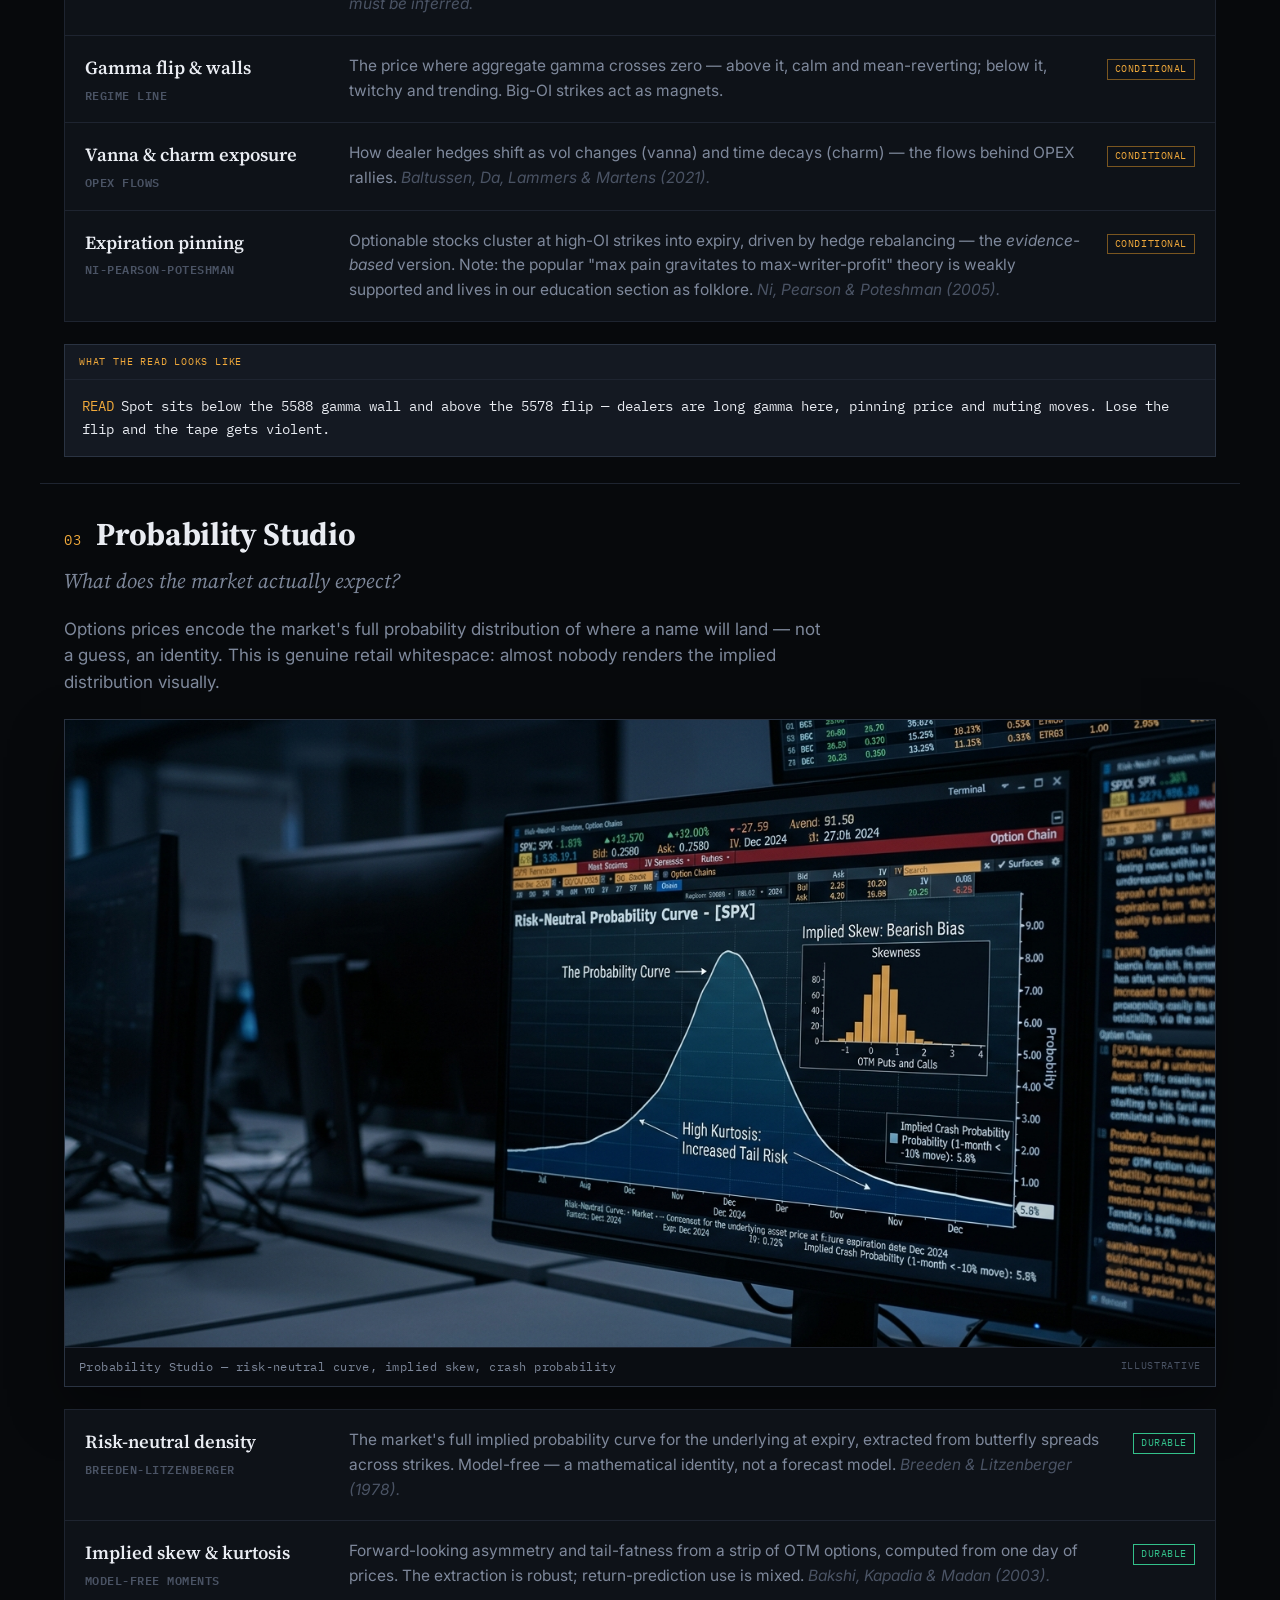
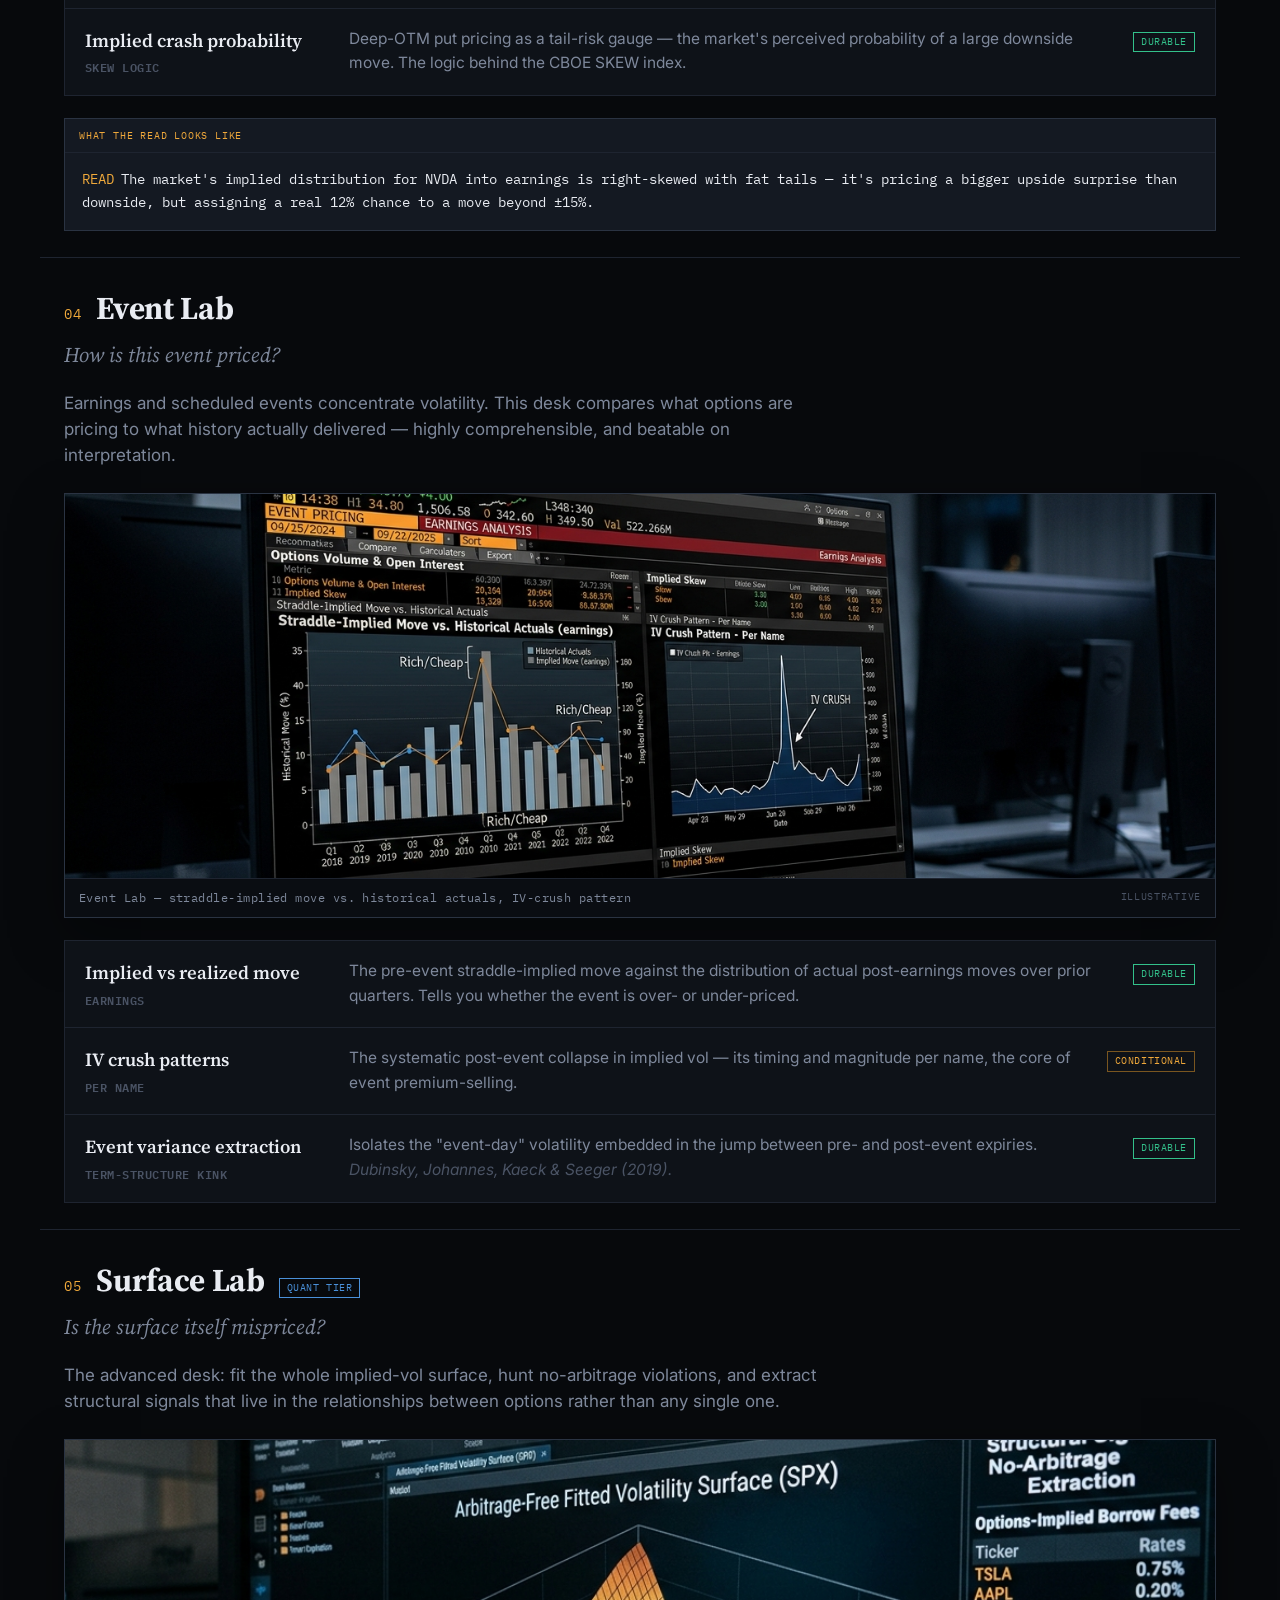
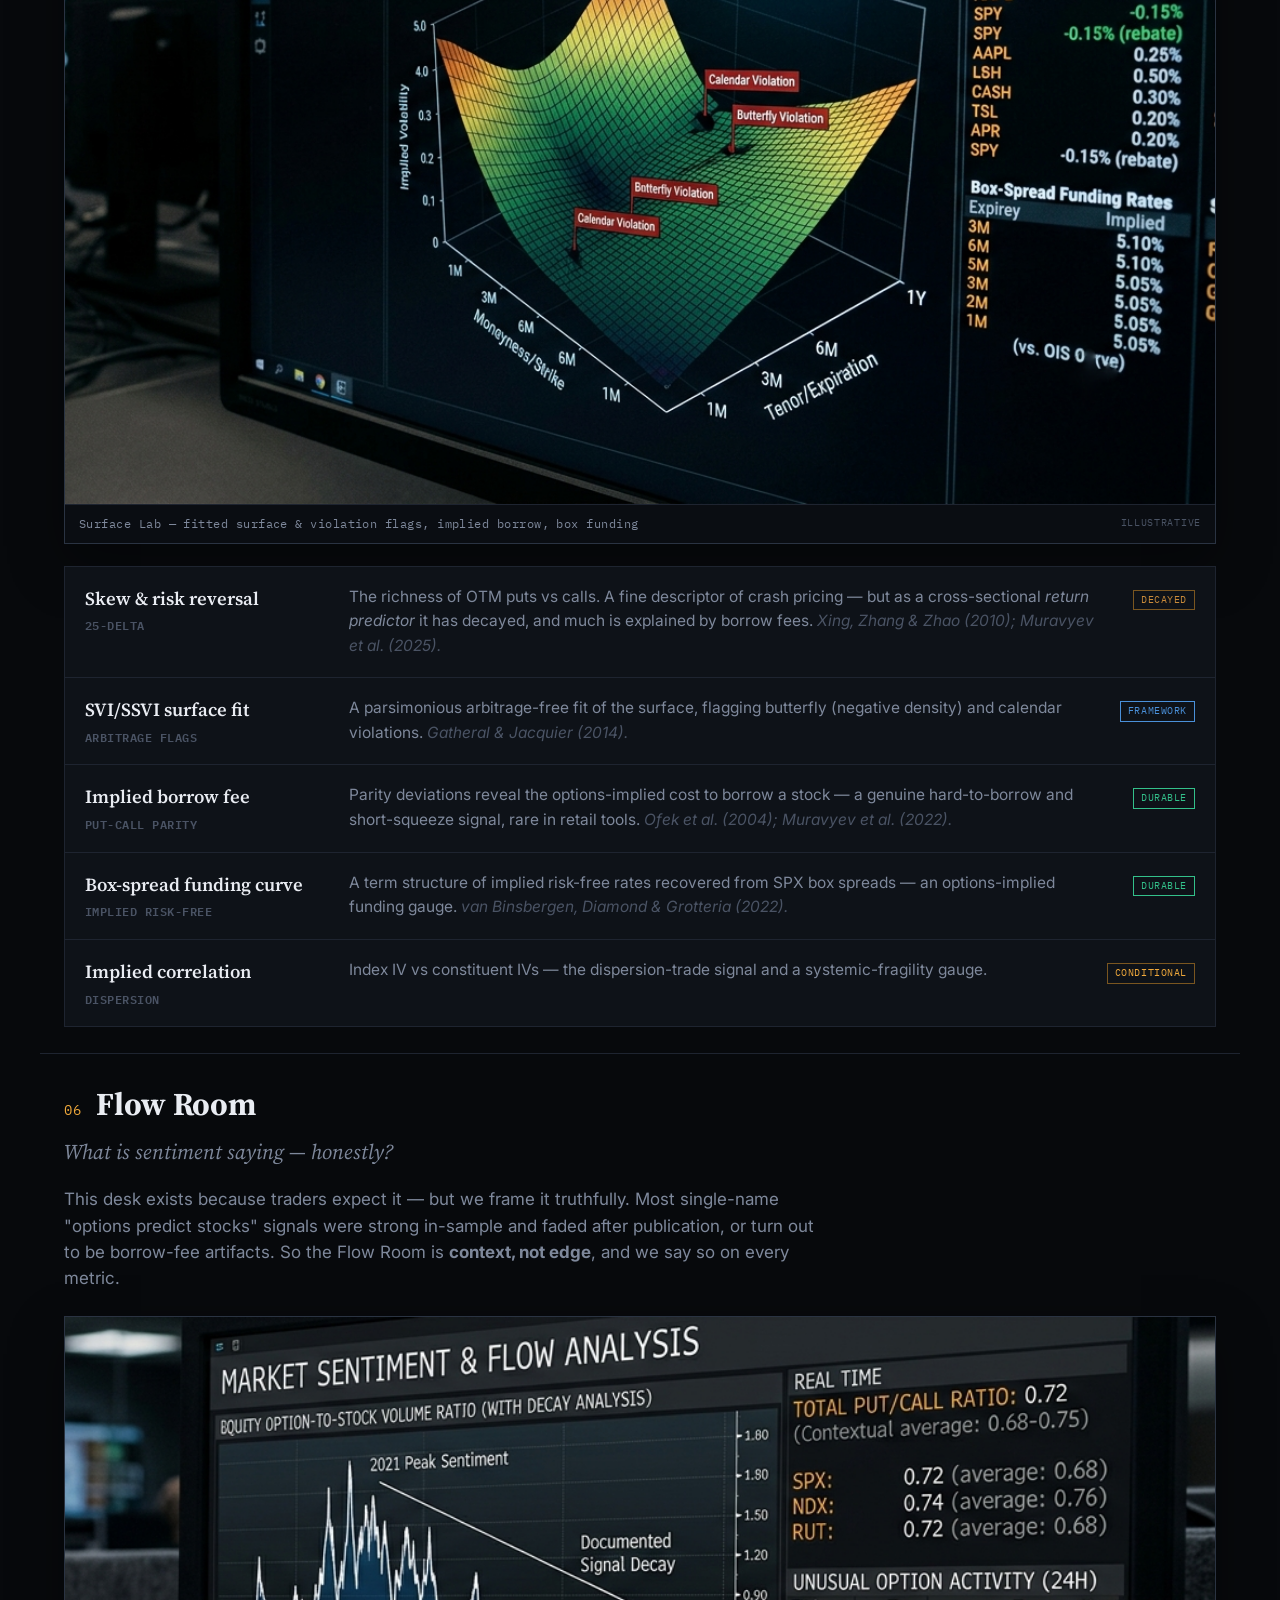
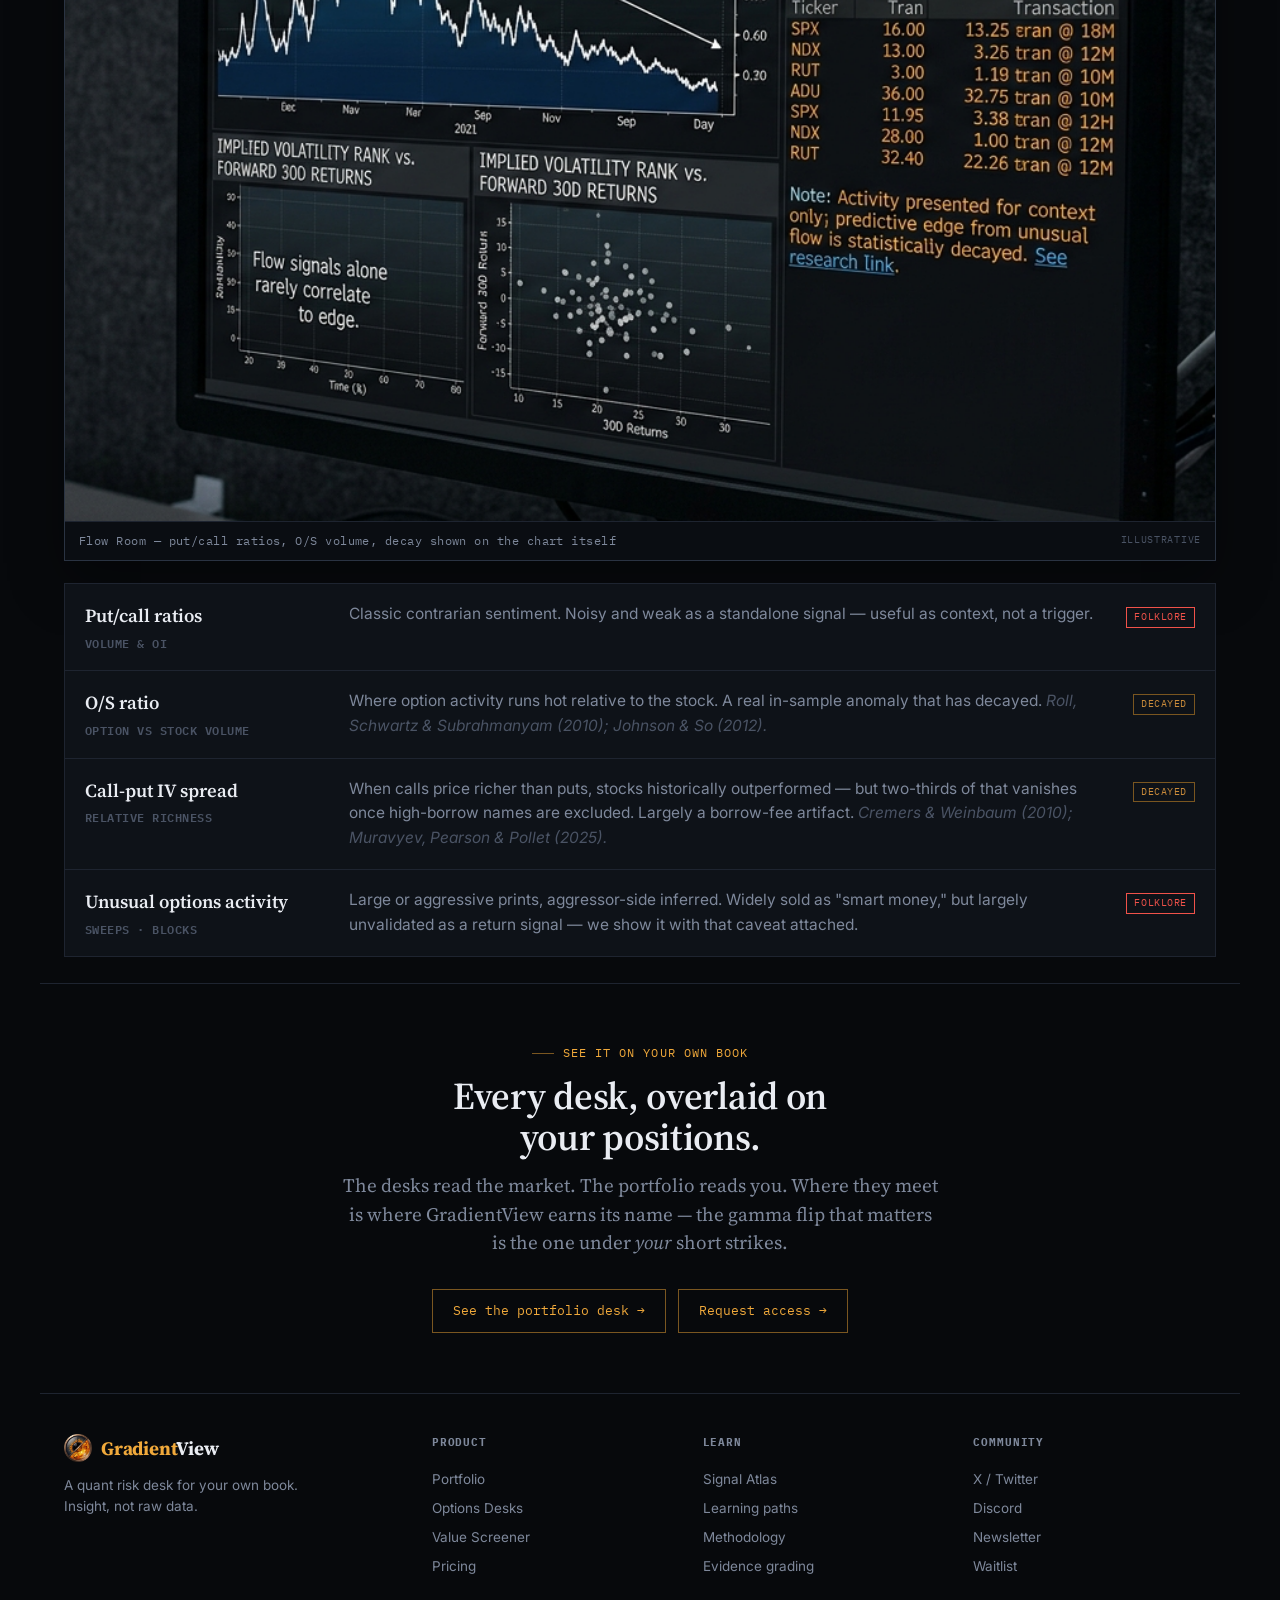
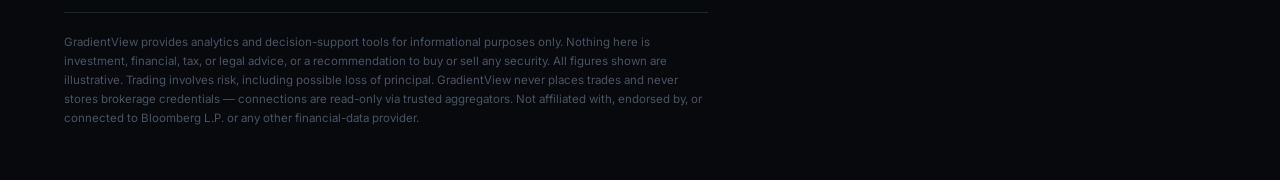
==== commit 751c9bb0: "Add desk screenshots to desks.html Each of the six desks now shows its product visual framed above t" ====
--- a/desks.html
+++ b/desks.html
@@ -5,6 +5,18 @@
 <meta name="viewport" content="width=device-width, initial-scale=1.0">
 <title>Options Desks — GradientView</title>
 <meta name="description" content="Six desks that read the options market: volatility premium, dealer gamma positioning, implied distributions, event pricing, surface arbitrage, and flow — every metric graded by how much the evidence supports it.">
+<link rel="icon" type="image/png" href="gv-logo-eye.png">
+<link rel="apple-touch-icon" href="gv-logo-eye.png">
+<meta property="og:type" content="website">
+<meta property="og:title" content="Options Desks — GradientView">
+<meta property="og:description" content="Six desks that read the options market: volatility premium, dealer gamma positioning, implied distributions, event pricing, surface arbitrage, and flow — every metric graded by how much the evidence supports it.">
+<meta property="og:image" content="best%20so%20far.png">
+<meta property="og:image:width" content="1380">
+<meta property="og:image:height" content="752">
+<meta name="twitter:card" content="summary_large_image">
+<meta name="twitter:title" content="Options Desks — GradientView">
+<meta name="twitter:description" content="Six desks that read the options market: volatility premium, dealer gamma positioning, implied distributions, event pricing, surface arbitrage, and flow — every metric graded by how much the evidence supports it.">
+<meta name="twitter:image" content="best%20so%20far.png">
 <link rel="stylesheet" href="theme.css">
 <style>
   /* page hero */
@@ -26,6 +38,14 @@
   .desk-block h2{font-family:var(--serif);font-weight:700;font-size:32px;letter-spacing:-.01em;margin:0}
   .desk-q{font-family:var(--serif);font-style:italic;font-size:21px;color:var(--muted);margin-bottom:18px}
   .desk-block>.desk-intro{font-size:17px;color:var(--muted);max-width:70ch;margin-bottom:24px}
+
+  /* desk screenshot */
+  .desk-shot{border:1px solid var(--line-2);background:var(--panel-3);box-shadow:0 20px 50px rgba(0,0,0,.35);margin-bottom:22px}
+  [data-theme="light"] .desk-shot{box-shadow:0 16px 40px rgba(20,20,20,.10)}
+  .desk-shot img{width:100%;height:auto;display:block}
+  [data-theme="light"] .desk-shot img{filter:saturate(.7) brightness(1.04)}
+  .desk-shot figcaption{font-family:var(--mono);font-size:11.5px;letter-spacing:.04em;color:var(--muted);padding:10px 14px;border-top:1px solid var(--line);display:flex;justify-content:space-between;gap:14px;flex-wrap:wrap}
+  .desk-shot figcaption .illus{color:var(--dim);text-transform:uppercase;letter-spacing:.07em;font-size:10px;white-space:nowrap}
 
   /* metric rows */
   .metrics{display:grid;gap:1px;background:var(--line);border:1px solid var(--line)}
@@ -78,6 +98,10 @@
   <div class="desk-head"><span class="desk-idx">01</span><h2>Vol Desk</h2></div>
   <div class="desk-q">Is premium rich or cheap, and what regime am I in?</div>
   <p class="desk-intro">The strongest-evidence desk in the product — and the one premium sellers live in. It reads where implied volatility sits, whether the market is paying you to sell options, and whether the term structure is warning of stress.</p>
+  <figure class="desk-shot">
+    <img src="desk 1.png" width="1408" height="768" alt="Vol Desk — implied volatility surface versus history, variance risk premium panel, and term-structure slope with a cheap-to-rich verdict meter">
+    <figcaption><span>Vol Desk — IV vs. history, variance risk premium, term-structure slope</span><span class="illus">Illustrative</span></figcaption>
+  </figure>
   <div class="metrics">
     <div class="metric free-hook">
       <div class="mname">IV rank & percentile<span class="msub">Free hook</span></div>
@@ -116,6 +140,10 @@
   <div class="desk-head"><span class="desk-idx">02</span><h2>Dealer Desk</h2></div>
   <div class="desk-q">Where are the hedging flows?</div>
   <p class="desk-intro">Dealer positioning drives mechanical hedging flows that dampen or amplify moves. Every metric here is <strong>model-inferred</strong> — the dealer's side of each trade is estimated, not observed — so each wears a badge and gives you a visible sign-assumption toggle. Honesty is the differentiator against black-box gamma tools.</p>
+  <figure class="desk-shot">
+    <img src="desk 2.png" width="1408" height="768" loading="lazy" alt="Dealer Desk — net dealer gamma exposure by strike with the flip level marked, vanna and charm flow panels, and a visible dealer sign-assumption control">
+    <figcaption><span>Dealer Desk — gamma by strike, flip level, vanna &amp; charm flows</span><span class="illus">Illustrative</span></figcaption>
+  </figure>
   <div class="metrics">
     <div class="metric">
       <div class="mname">GEX — gamma by strike<span class="msub">dealer γ map</span></div>
@@ -149,6 +177,10 @@
   <div class="desk-head"><span class="desk-idx">03</span><h2>Probability Studio</h2></div>
   <div class="desk-q">What does the market actually expect?</div>
   <p class="desk-intro">Options prices encode the market's full probability distribution of where a name will land — not a guess, an identity. This is genuine retail whitespace: almost nobody renders the implied distribution visually.</p>
+  <figure class="desk-shot">
+    <img src="desk 3.png" width="1408" height="768" loading="lazy" alt="Probability Studio — the risk-neutral probability curve for SPX with implied skew histogram, fat-tail annotation, and an implied crash probability readout">
+    <figcaption><span>Probability Studio — risk-neutral curve, implied skew, crash probability</span><span class="illus">Illustrative</span></figcaption>
+  </figure>
   <div class="metrics">
     <div class="metric">
       <div class="mname">Risk-neutral density<span class="msub">Breeden-Litzenberger</span></div>
@@ -177,6 +209,10 @@
   <div class="desk-head"><span class="desk-idx">04</span><h2>Event Lab</h2></div>
   <div class="desk-q">How is this event priced?</div>
   <p class="desk-intro">Earnings and scheduled events concentrate volatility. This desk compares what options are pricing to what history actually delivered — highly comprehensible, and beatable on interpretation.</p>
+  <figure class="desk-shot">
+    <img src="desk 4.png" width="1394" height="466" loading="lazy" alt="Event Lab — straddle-implied earnings move charted against historical actual moves by quarter, beside a per-name IV crush pattern">
+    <figcaption><span>Event Lab — straddle-implied move vs. historical actuals, IV-crush pattern</span><span class="illus">Illustrative</span></figcaption>
+  </figure>
   <div class="metrics">
     <div class="metric">
       <div class="mname">Implied vs realized move<span class="msub">earnings</span></div>
@@ -201,6 +237,10 @@
   <div class="desk-head"><span class="desk-idx">05</span><h2>Surface Lab</h2><span class="badge framework">Quant tier</span></div>
   <div class="desk-q">Is the surface itself mispriced?</div>
   <p class="desk-intro">The advanced desk: fit the whole implied-vol surface, hunt no-arbitrage violations, and extract structural signals that live in the relationships between options rather than any single one.</p>
+  <figure class="desk-shot">
+    <img src="desk 5.png" width="1063" height="614" loading="lazy" alt="Surface Lab — an arbitrage-free fitted volatility surface with butterfly and calendar violations flagged, alongside options-implied borrow fees and box-spread funding rates">
+    <figcaption><span>Surface Lab — fitted surface &amp; violation flags, implied borrow, box funding</span><span class="illus">Illustrative</span></figcaption>
+  </figure>
   <div class="metrics">
     <div class="metric">
       <div class="mname">Skew &amp; risk reversal<span class="msub">25-delta</span></div>
@@ -235,6 +275,10 @@
   <div class="desk-head"><span class="desk-idx">06</span><h2>Flow Room</h2></div>
   <div class="desk-q">What is sentiment saying — honestly?</div>
   <p class="desk-intro">This desk exists because traders expect it — but we frame it truthfully. Most single-name "options predict stocks" signals were strong in-sample and faded after publication, or turn out to be borrow-fee artifacts. So the Flow Room is <strong>context, not edge</strong>, and we say so on every metric.</p>
+  <figure class="desk-shot">
+    <img src="desk 6.png" width="909" height="636" loading="lazy" alt="Flow Room — option-to-stock volume ratio annotated with documented signal decay, put/call ratios against their contextual averages, and unusual activity carrying a context-only caveat">
+    <figcaption><span>Flow Room — put/call ratios, O/S volume, decay shown on the chart itself</span><span class="illus">Illustrative</span></figcaption>
+  </figure>
   <div class="metrics">
     <div class="metric">
       <div class="mname">Put/call ratios<span class="msub">volume &amp; OI</span></div>
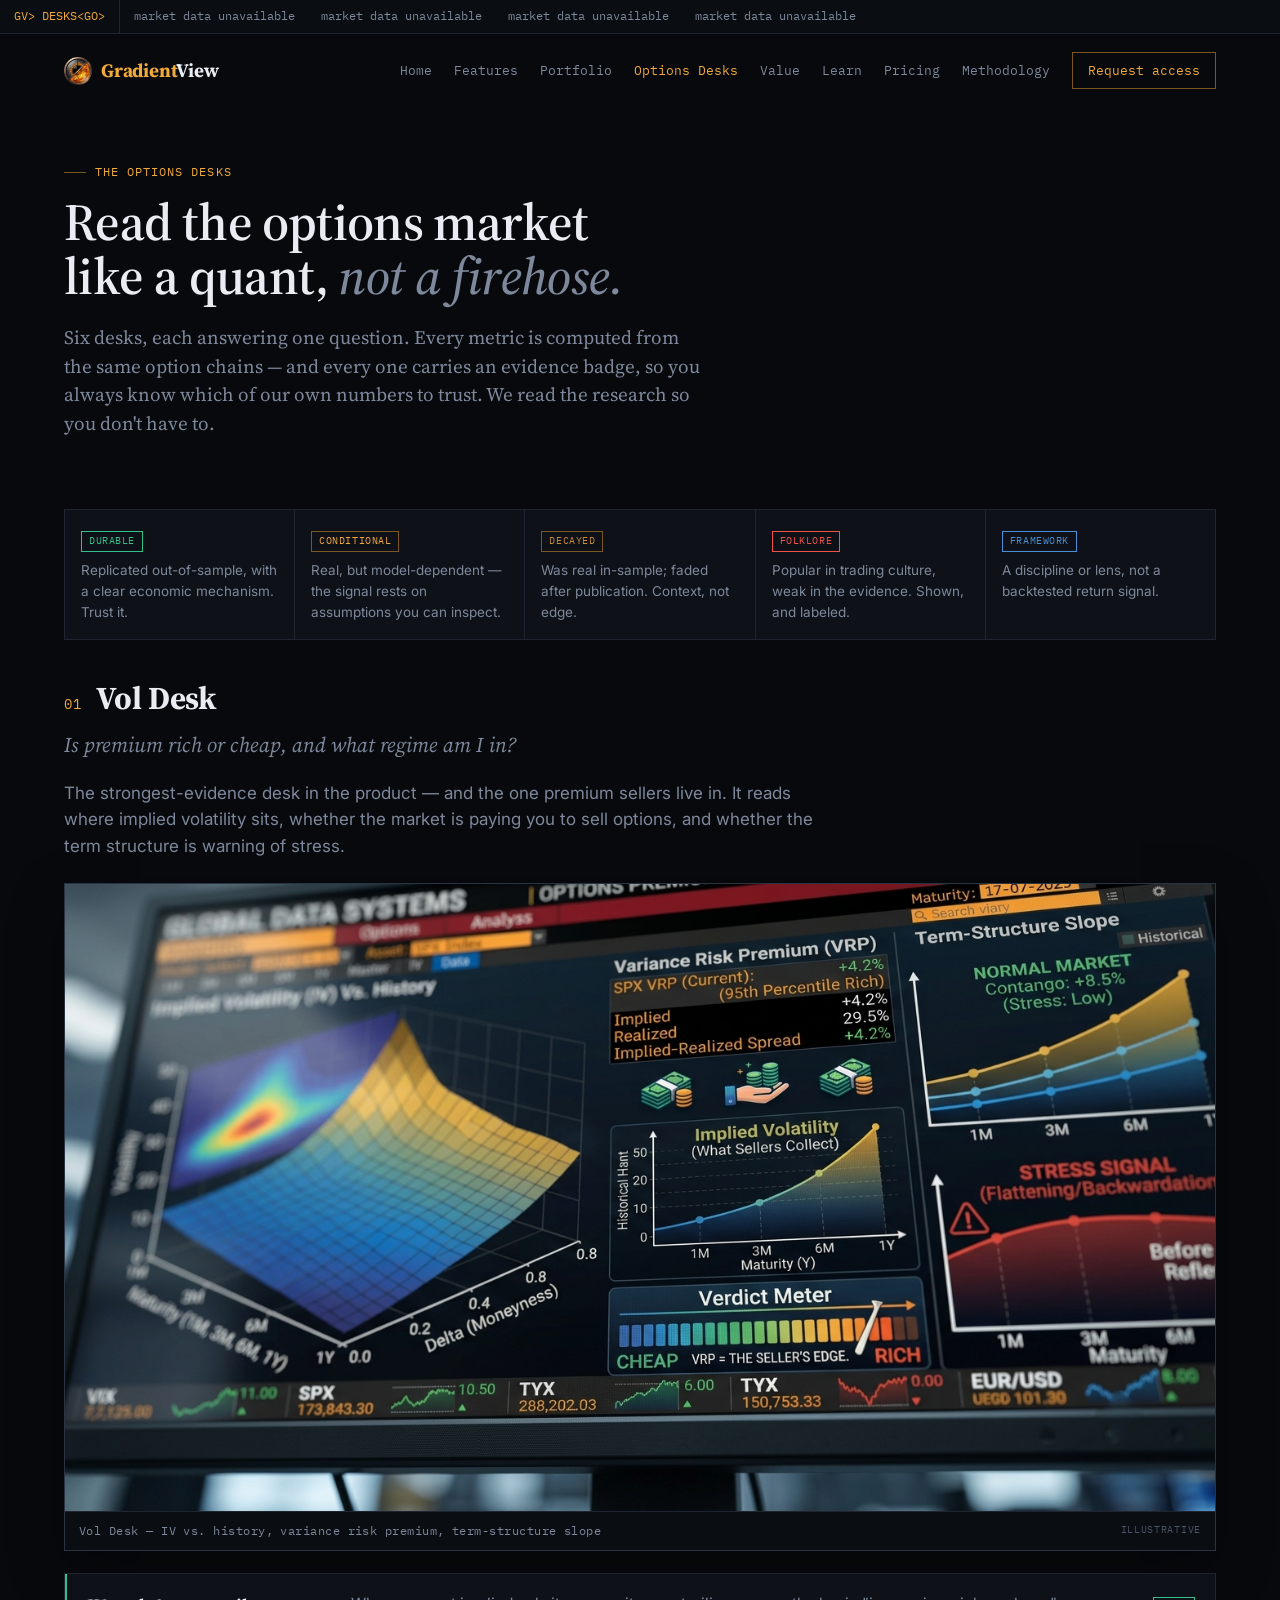
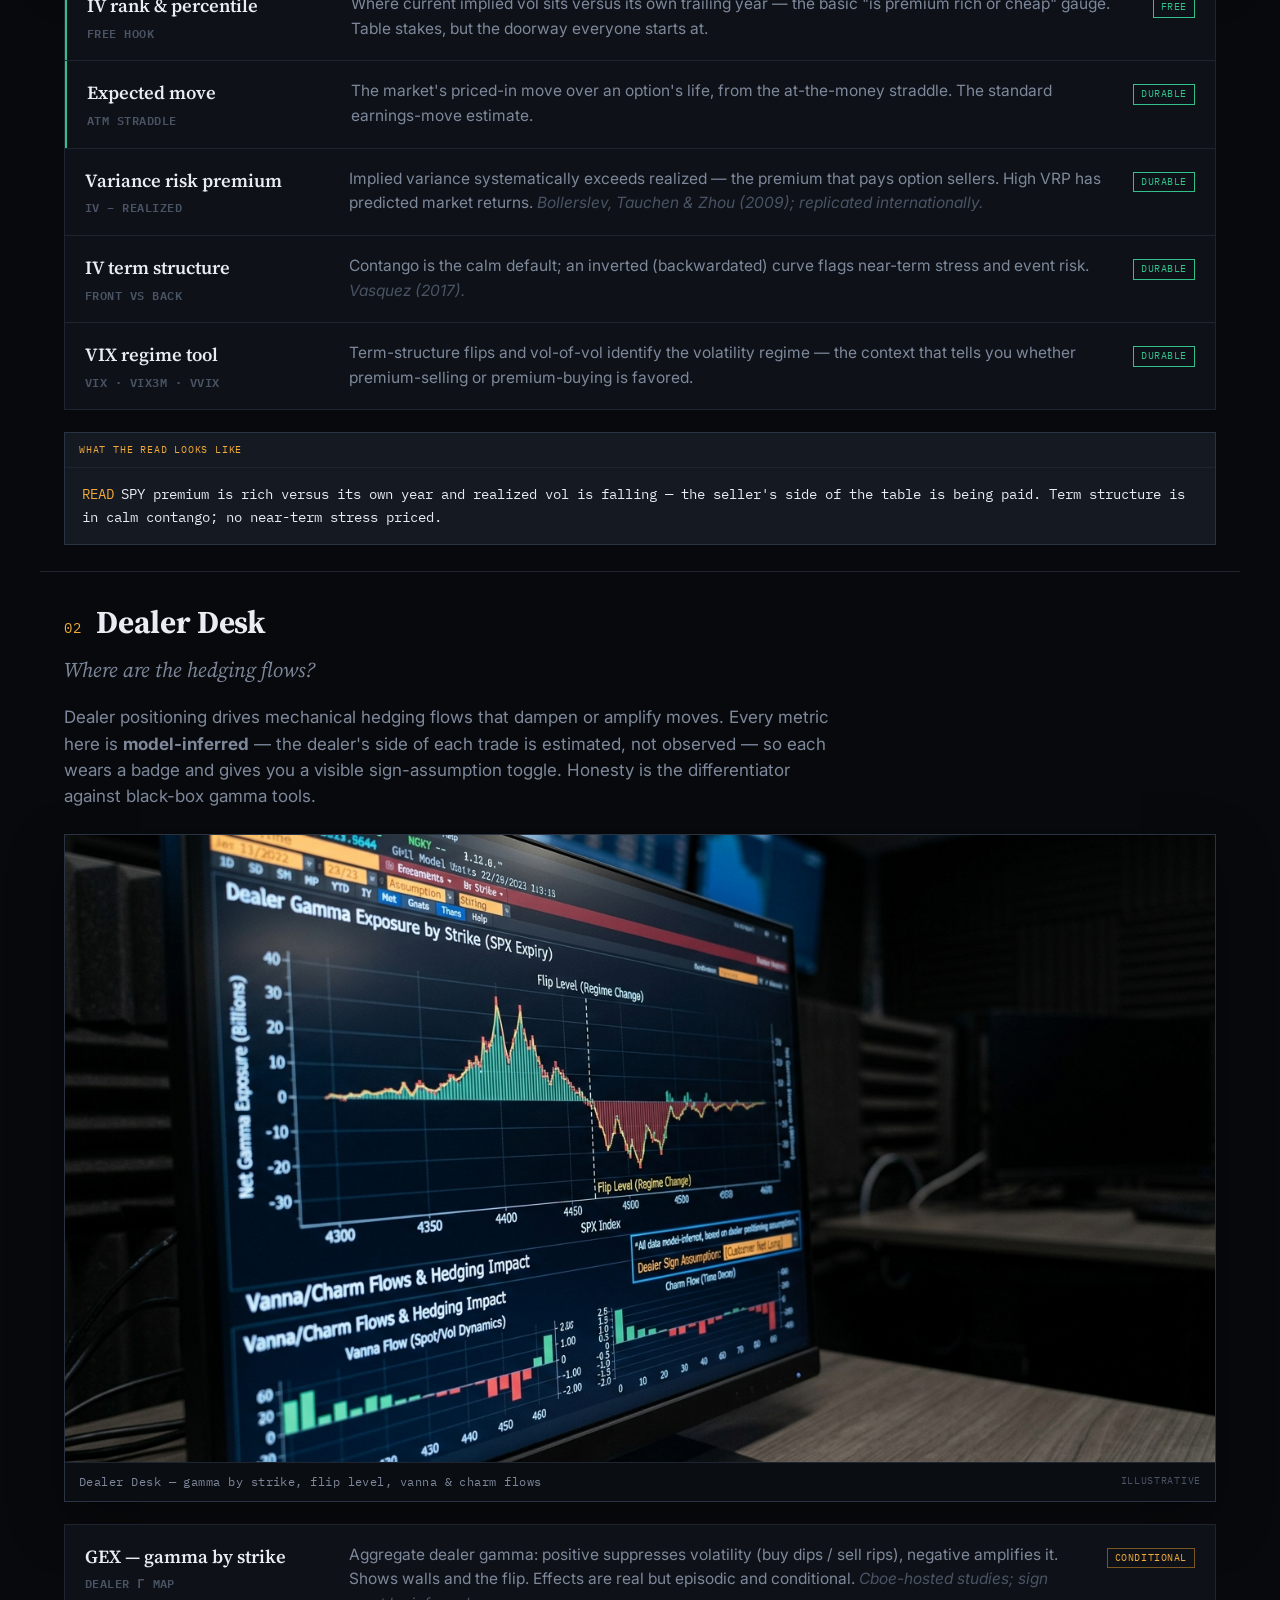
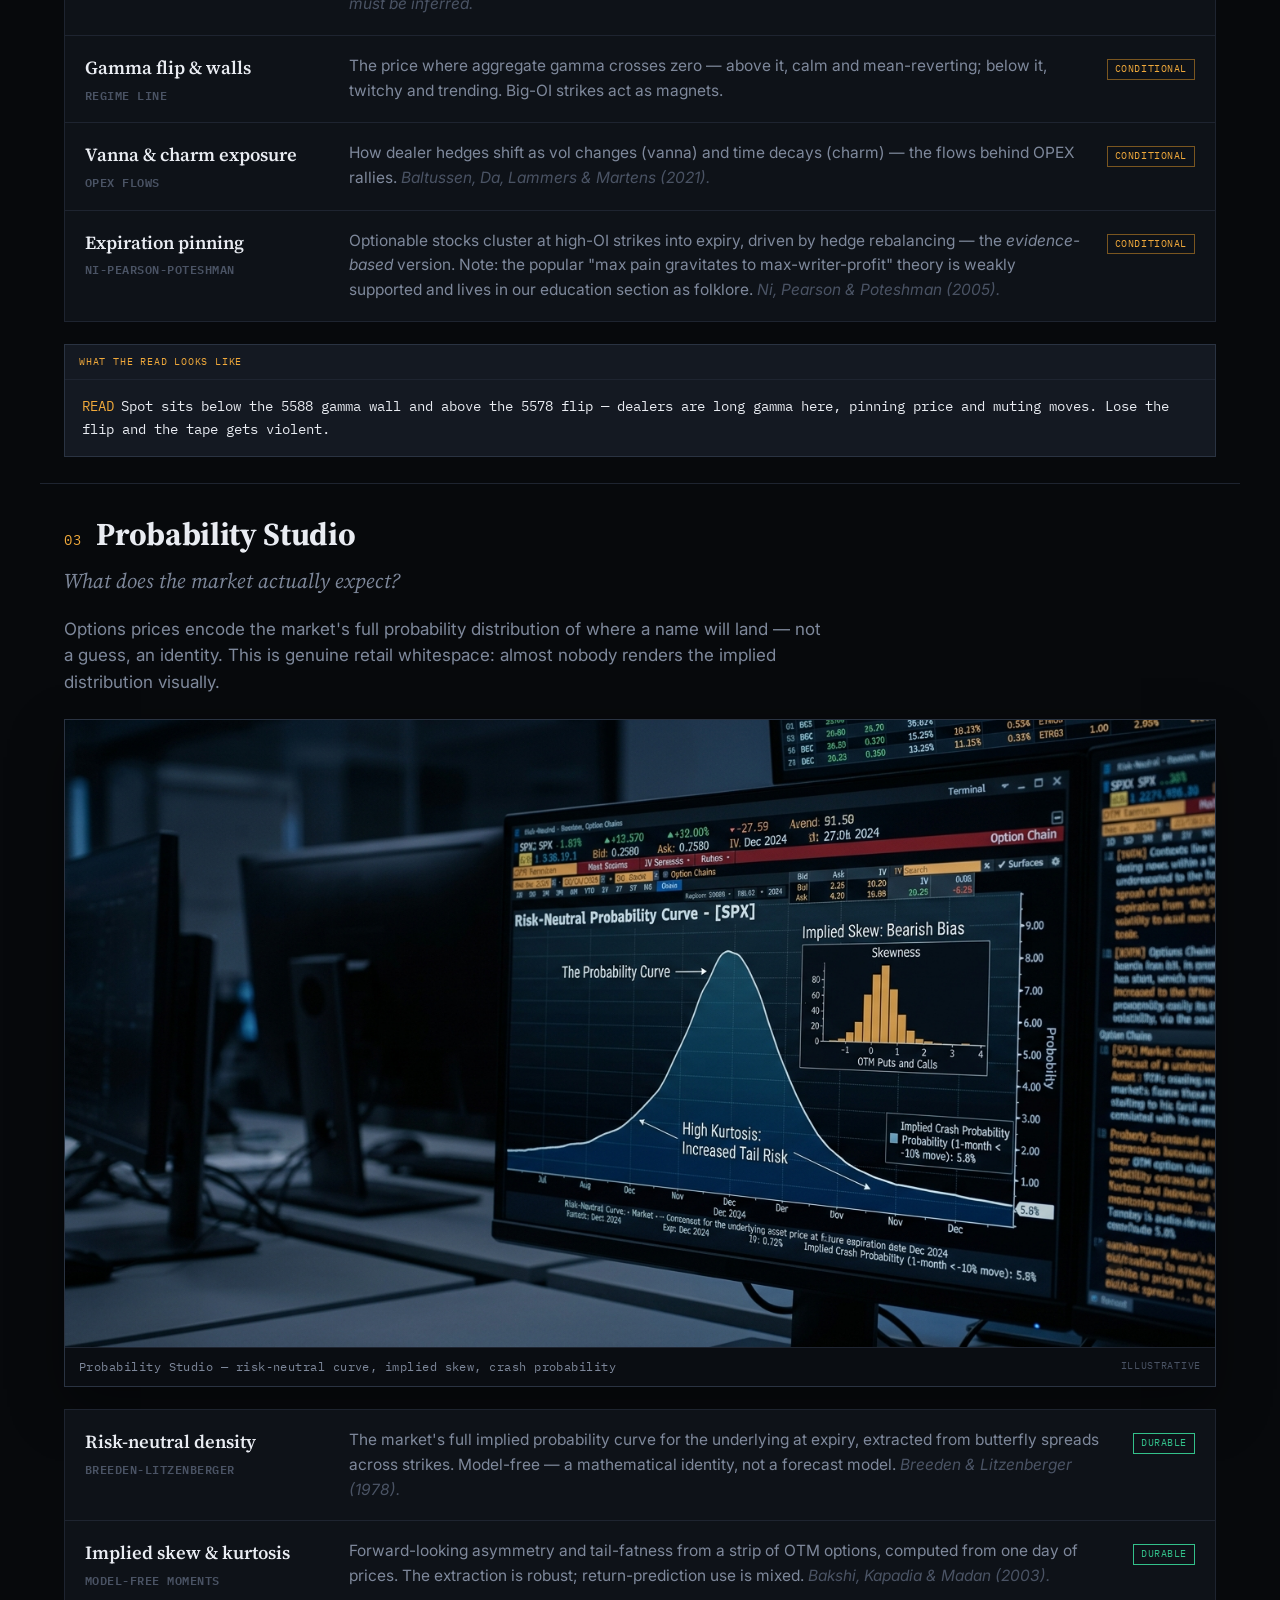
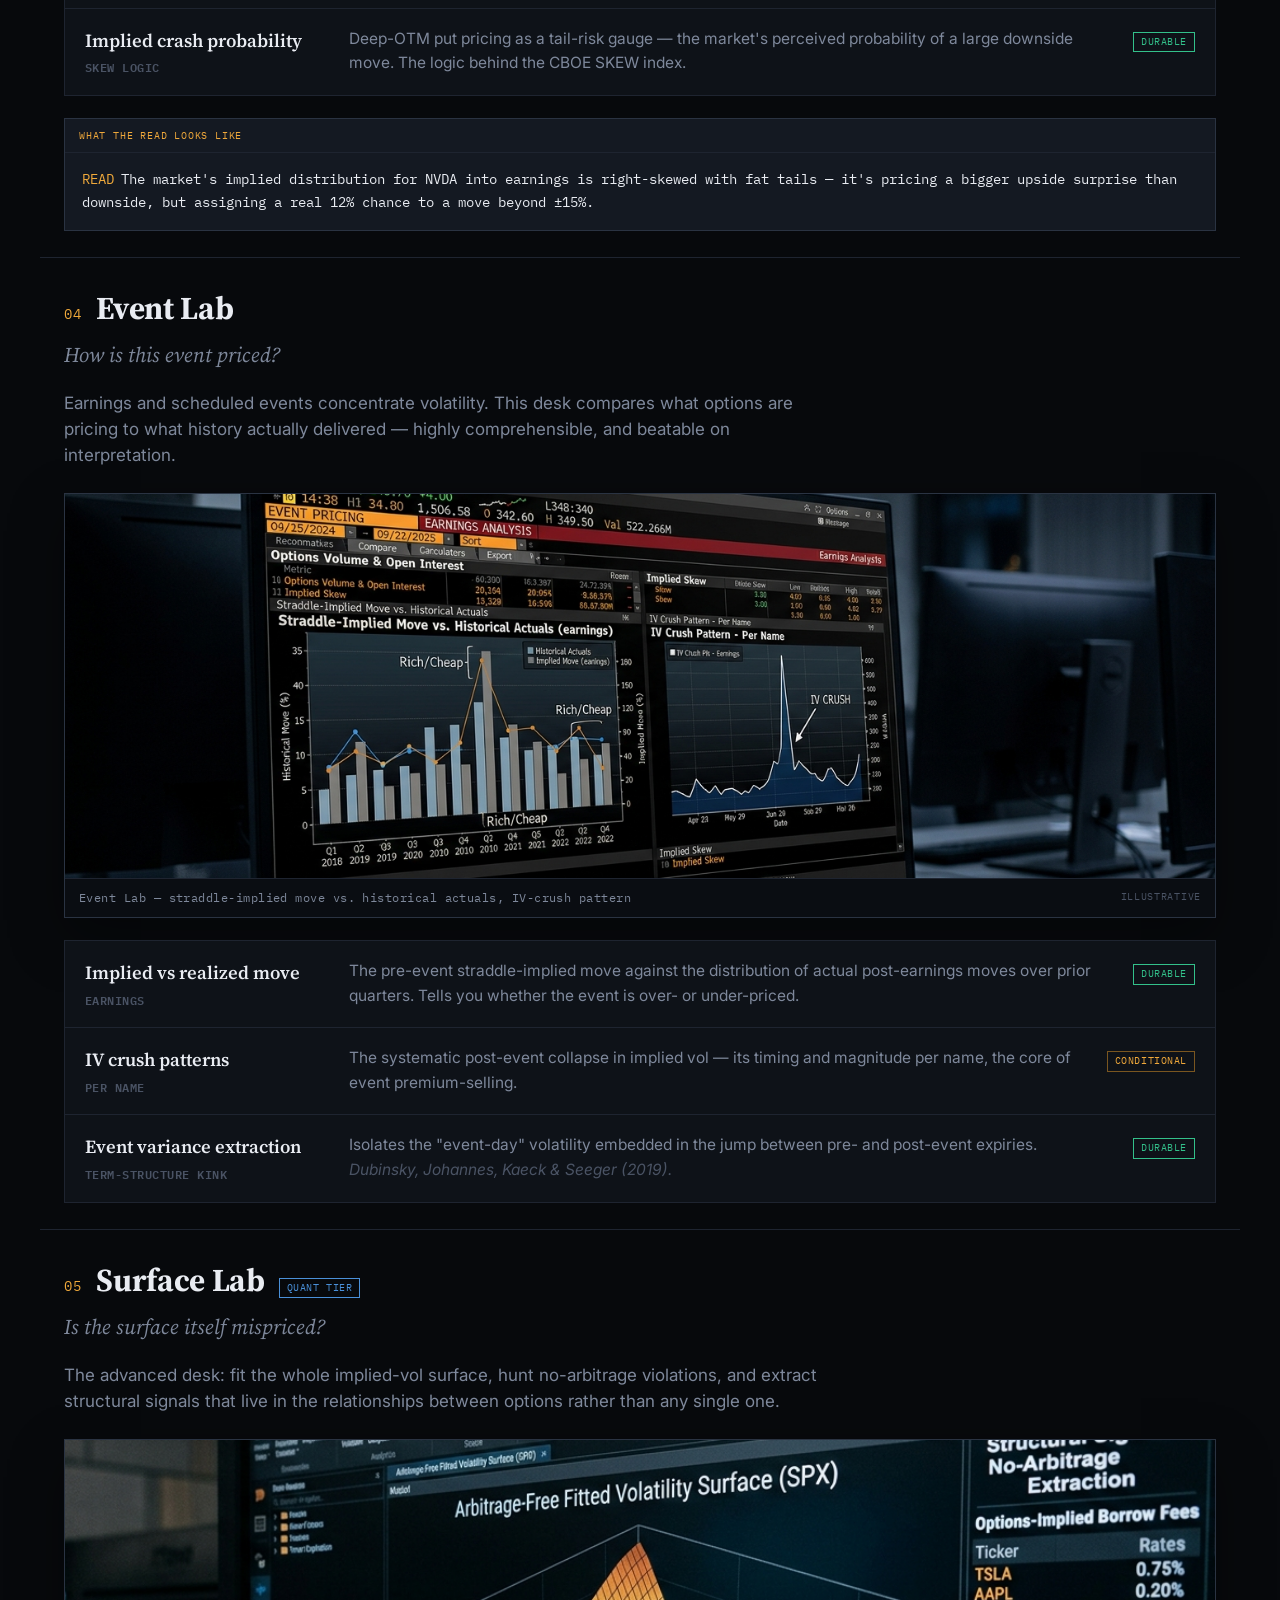
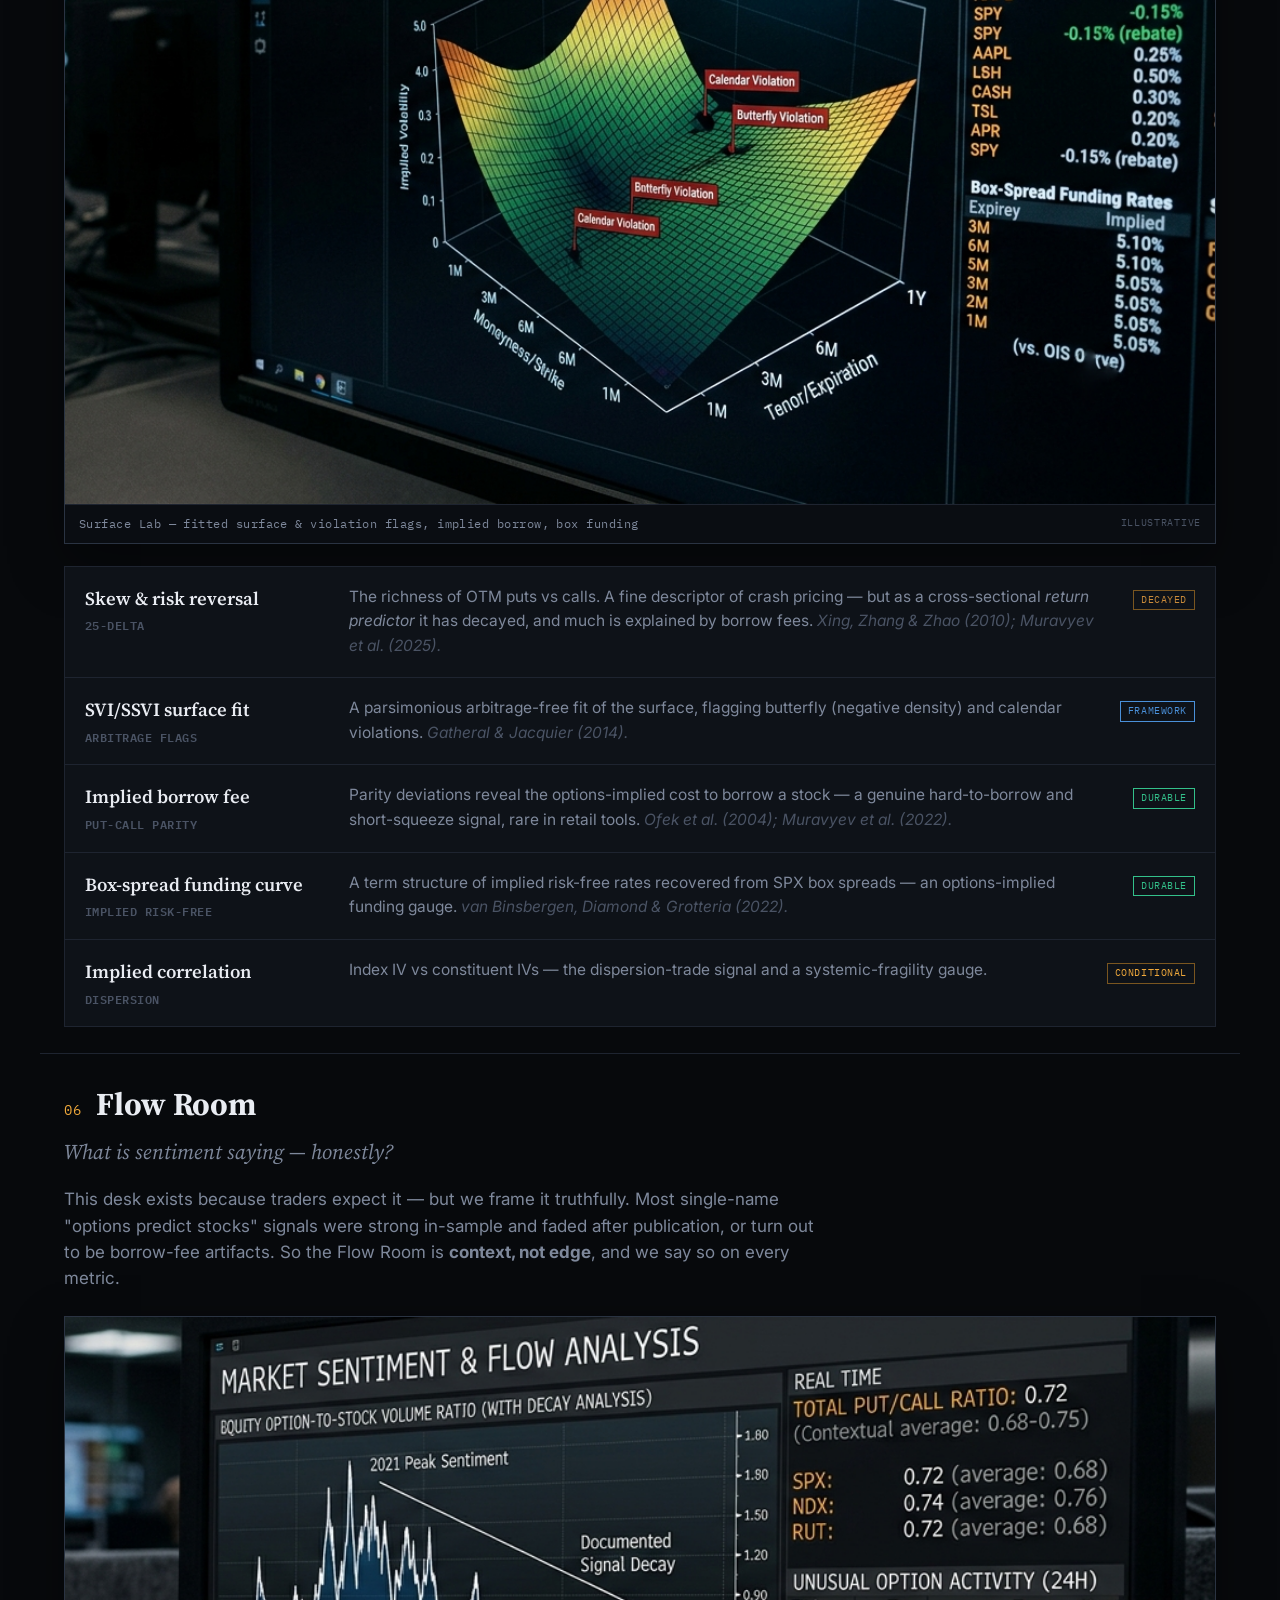
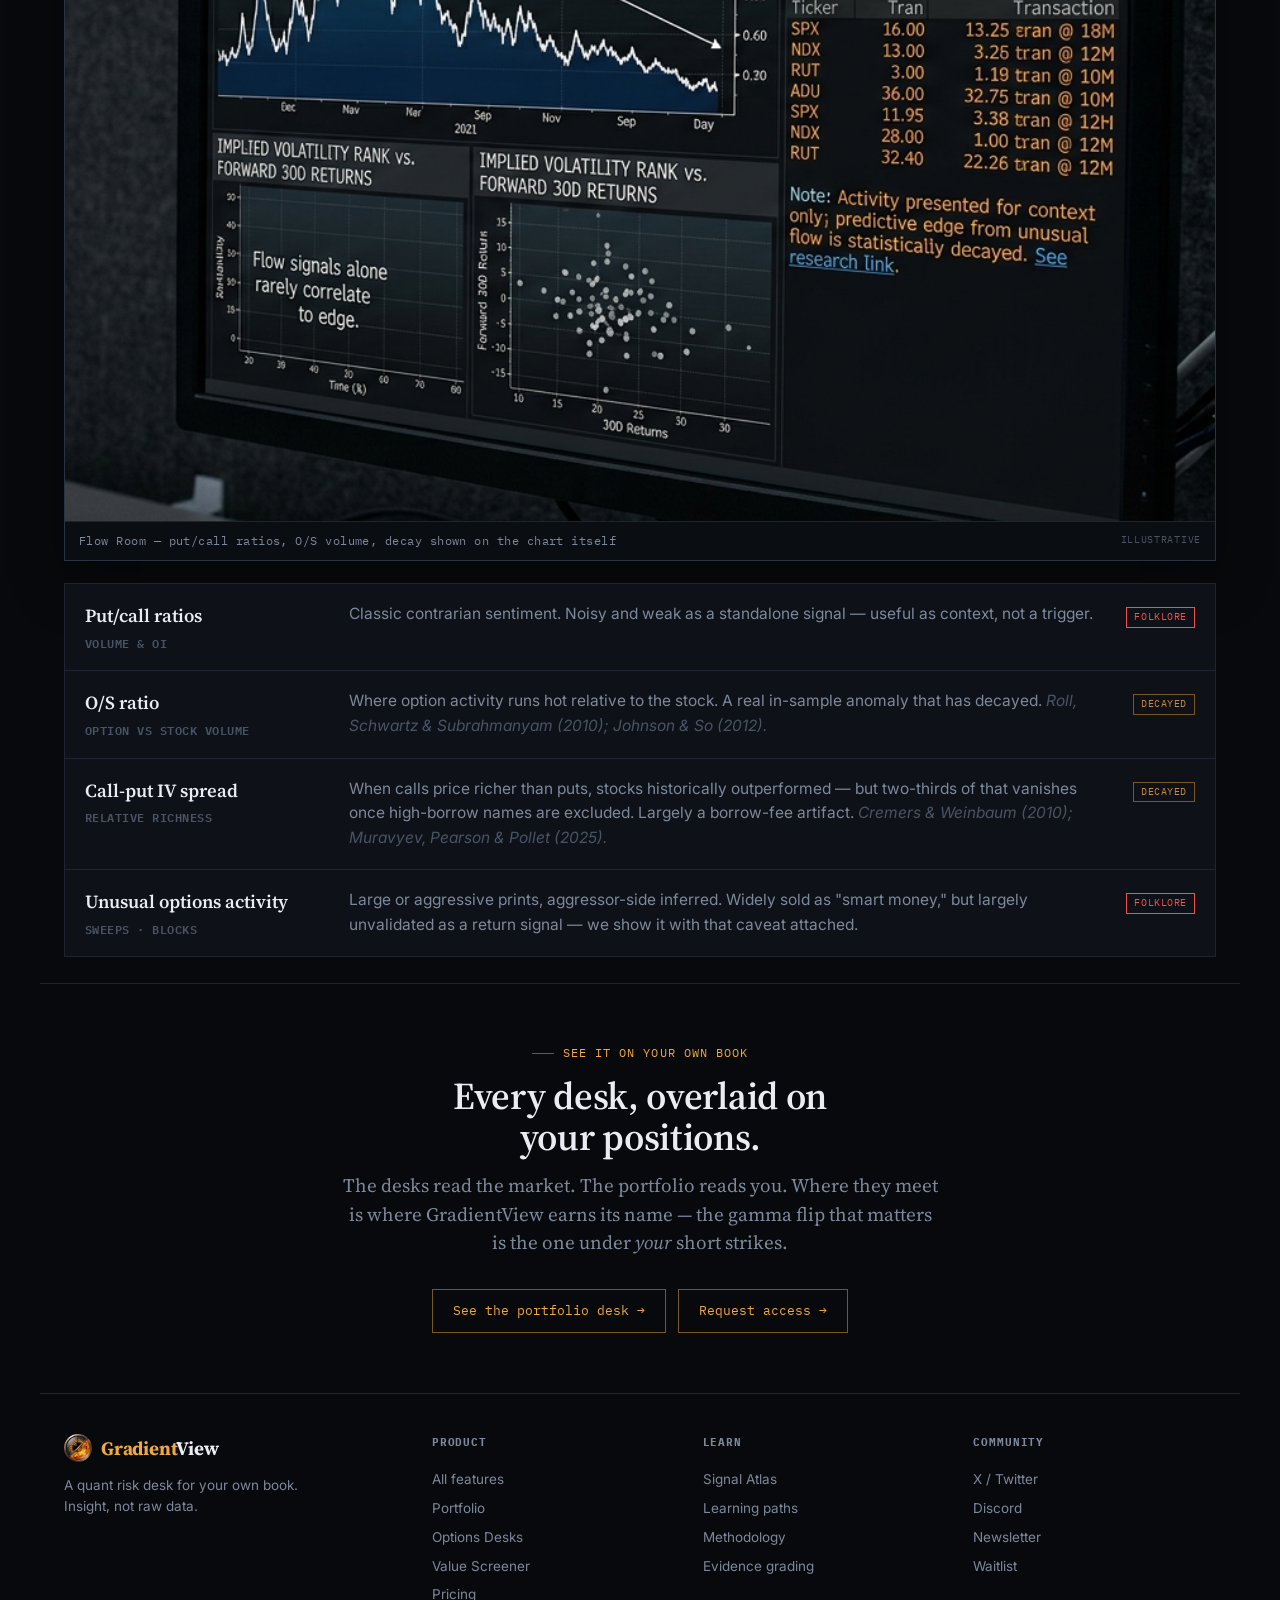
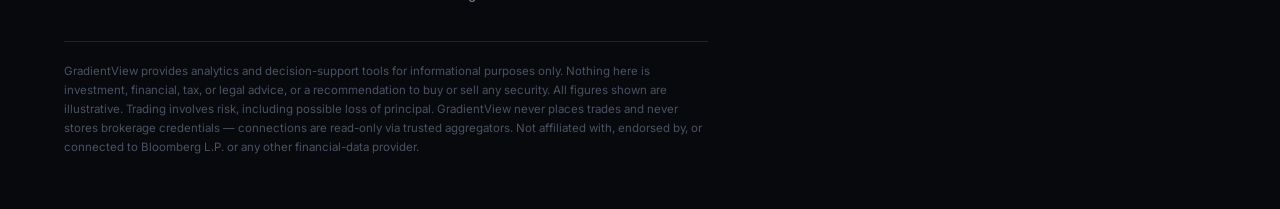
==== commit 77c4007e: "Add full Features page features.html lays out the complete feature catalog in seven groups — portfol" ====
--- a/desks.html
+++ b/desks.html
@@ -94,7 +94,7 @@
 </section>
 
 <!-- DESK 1 — VOL -->
-<section class="desk-block">
+<section class="desk-block" id="vol">
   <div class="desk-head"><span class="desk-idx">01</span><h2>Vol Desk</h2></div>
   <div class="desk-q">Is premium rich or cheap, and what regime am I in?</div>
   <p class="desk-intro">The strongest-evidence desk in the product — and the one premium sellers live in. It reads where implied volatility sits, whether the market is paying you to sell options, and whether the term structure is warning of stress.</p>
@@ -136,7 +136,7 @@
 </section>
 
 <!-- DESK 2 — DEALER -->
-<section class="desk-block">
+<section class="desk-block" id="dealer">
   <div class="desk-head"><span class="desk-idx">02</span><h2>Dealer Desk</h2></div>
   <div class="desk-q">Where are the hedging flows?</div>
   <p class="desk-intro">Dealer positioning drives mechanical hedging flows that dampen or amplify moves. Every metric here is <strong>model-inferred</strong> — the dealer's side of each trade is estimated, not observed — so each wears a badge and gives you a visible sign-assumption toggle. Honesty is the differentiator against black-box gamma tools.</p>
@@ -173,7 +173,7 @@
 </section>
 
 <!-- DESK 3 — PROBABILITY -->
-<section class="desk-block">
+<section class="desk-block" id="probability">
   <div class="desk-head"><span class="desk-idx">03</span><h2>Probability Studio</h2></div>
   <div class="desk-q">What does the market actually expect?</div>
   <p class="desk-intro">Options prices encode the market's full probability distribution of where a name will land — not a guess, an identity. This is genuine retail whitespace: almost nobody renders the implied distribution visually.</p>
@@ -205,7 +205,7 @@
 </section>
 
 <!-- DESK 4 — EVENT -->
-<section class="desk-block">
+<section class="desk-block" id="event">
   <div class="desk-head"><span class="desk-idx">04</span><h2>Event Lab</h2></div>
   <div class="desk-q">How is this event priced?</div>
   <p class="desk-intro">Earnings and scheduled events concentrate volatility. This desk compares what options are pricing to what history actually delivered — highly comprehensible, and beatable on interpretation.</p>
@@ -233,7 +233,7 @@
 </section>
 
 <!-- DESK 5 — SURFACE -->
-<section class="desk-block">
+<section class="desk-block" id="surface">
   <div class="desk-head"><span class="desk-idx">05</span><h2>Surface Lab</h2><span class="badge framework">Quant tier</span></div>
   <div class="desk-q">Is the surface itself mispriced?</div>
   <p class="desk-intro">The advanced desk: fit the whole implied-vol surface, hunt no-arbitrage violations, and extract structural signals that live in the relationships between options rather than any single one.</p>
@@ -271,7 +271,7 @@
 </section>
 
 <!-- DESK 6 — FLOW -->
-<section class="desk-block">
+<section class="desk-block" id="flow">
   <div class="desk-head"><span class="desk-idx">06</span><h2>Flow Room</h2></div>
   <div class="desk-q">What is sentiment saying — honestly?</div>
   <p class="desk-intro">This desk exists because traders expect it — but we frame it truthfully. Most single-name "options predict stocks" signals were strong in-sample and faded after publication, or turn out to be borrow-fee artifacts. So the Flow Room is <strong>context, not edge</strong>, and we say so on every metric.</p>
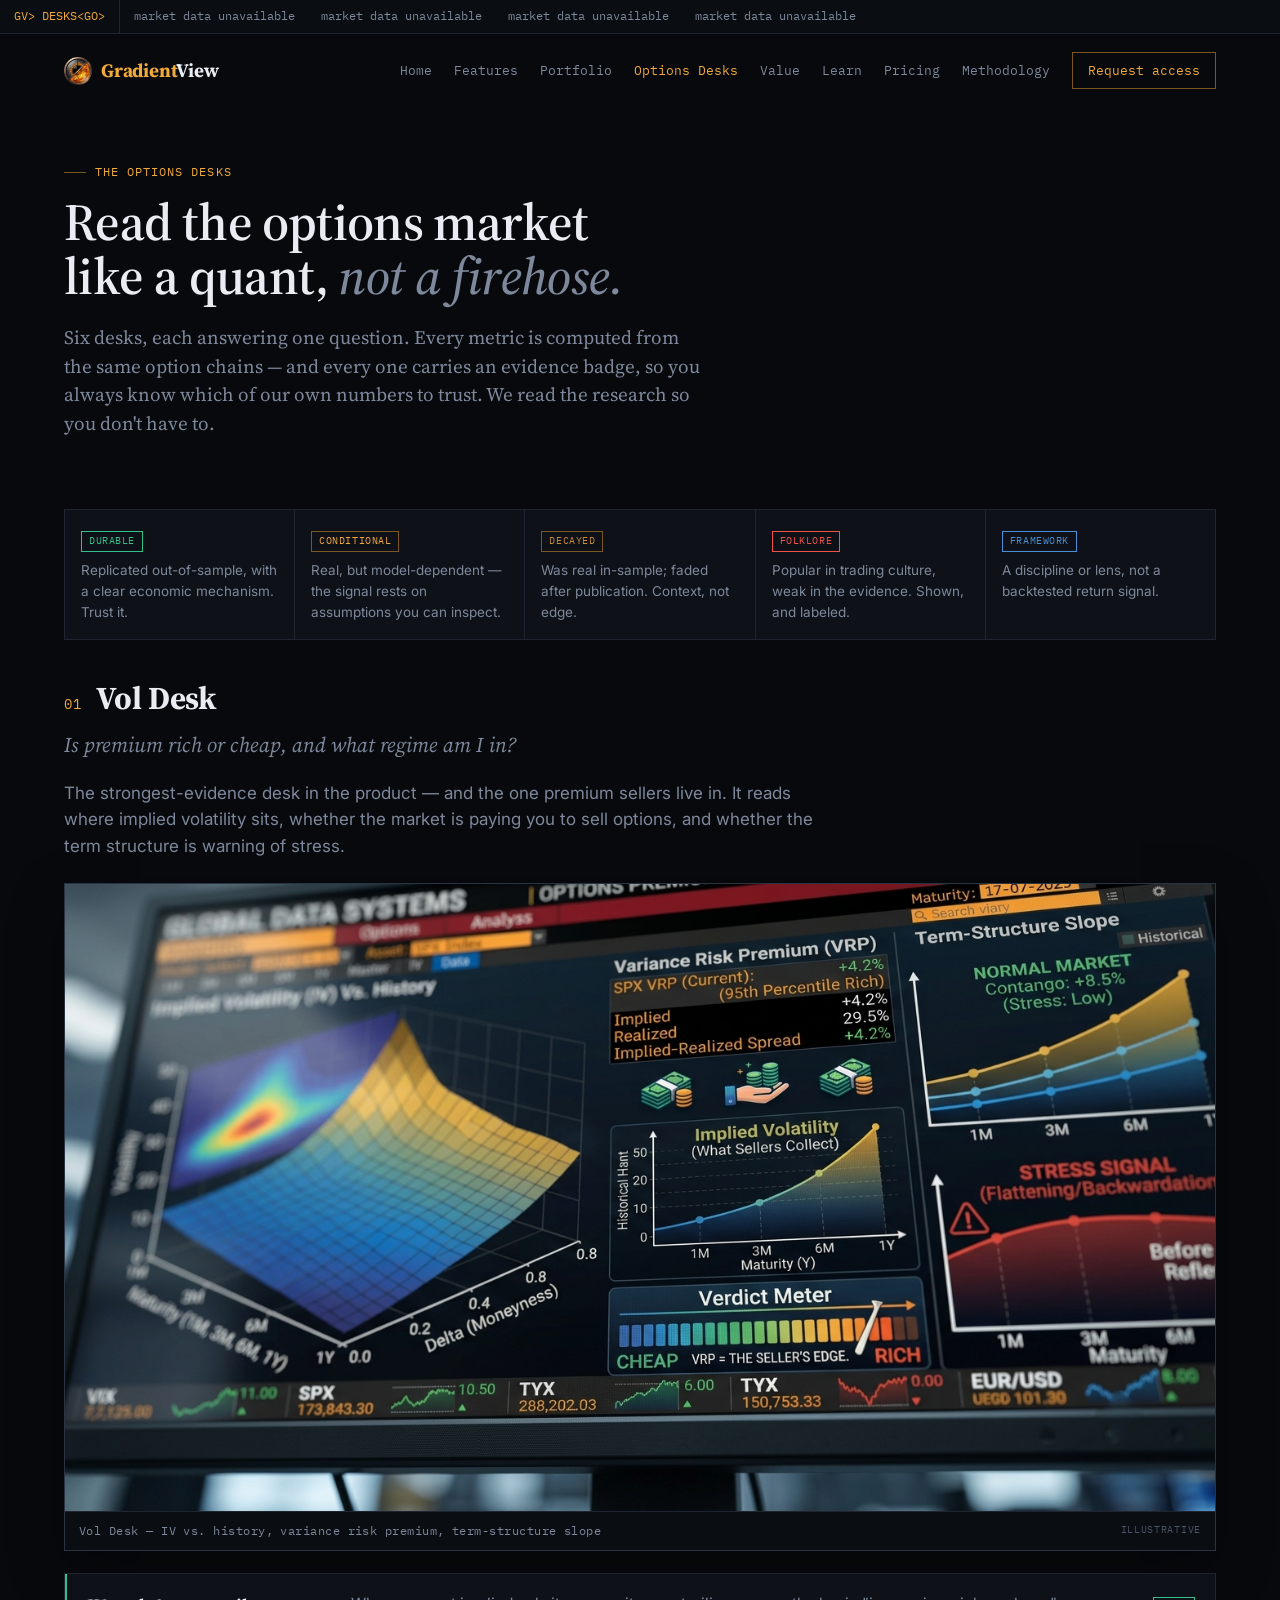
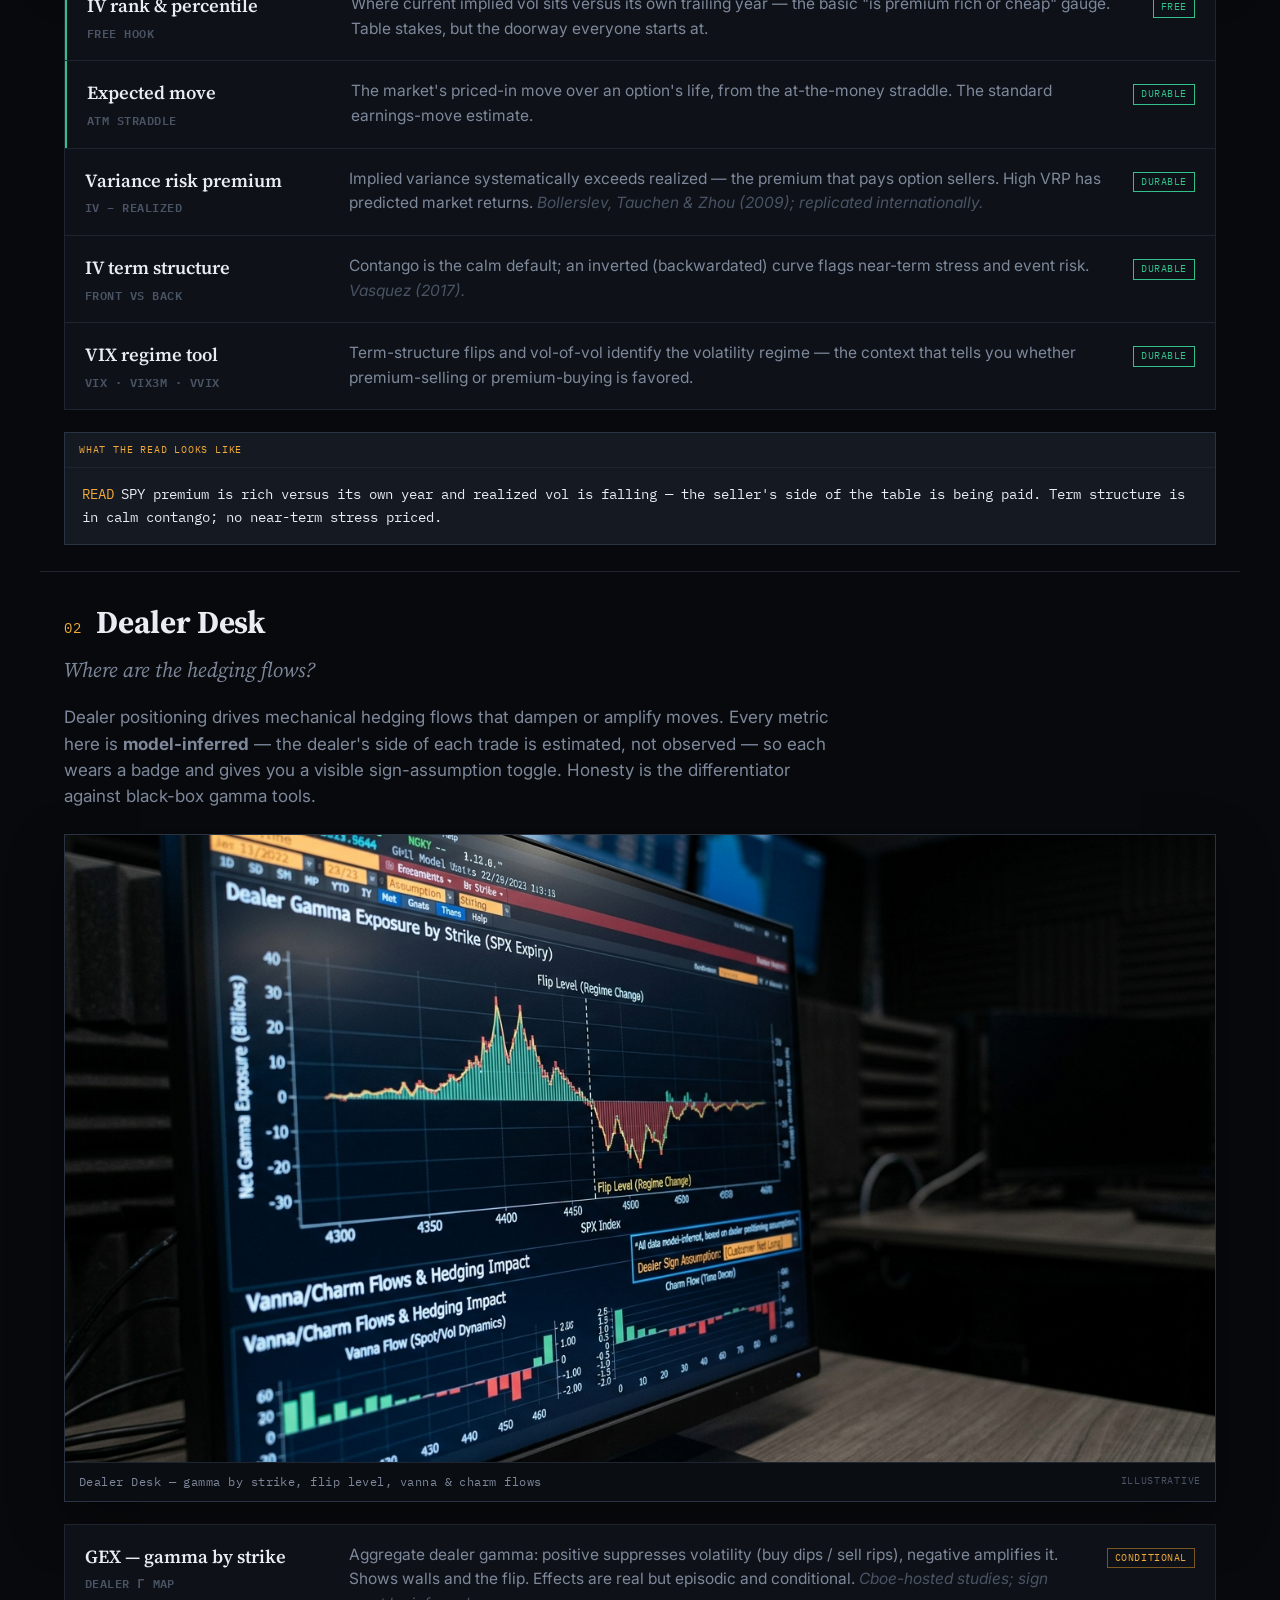
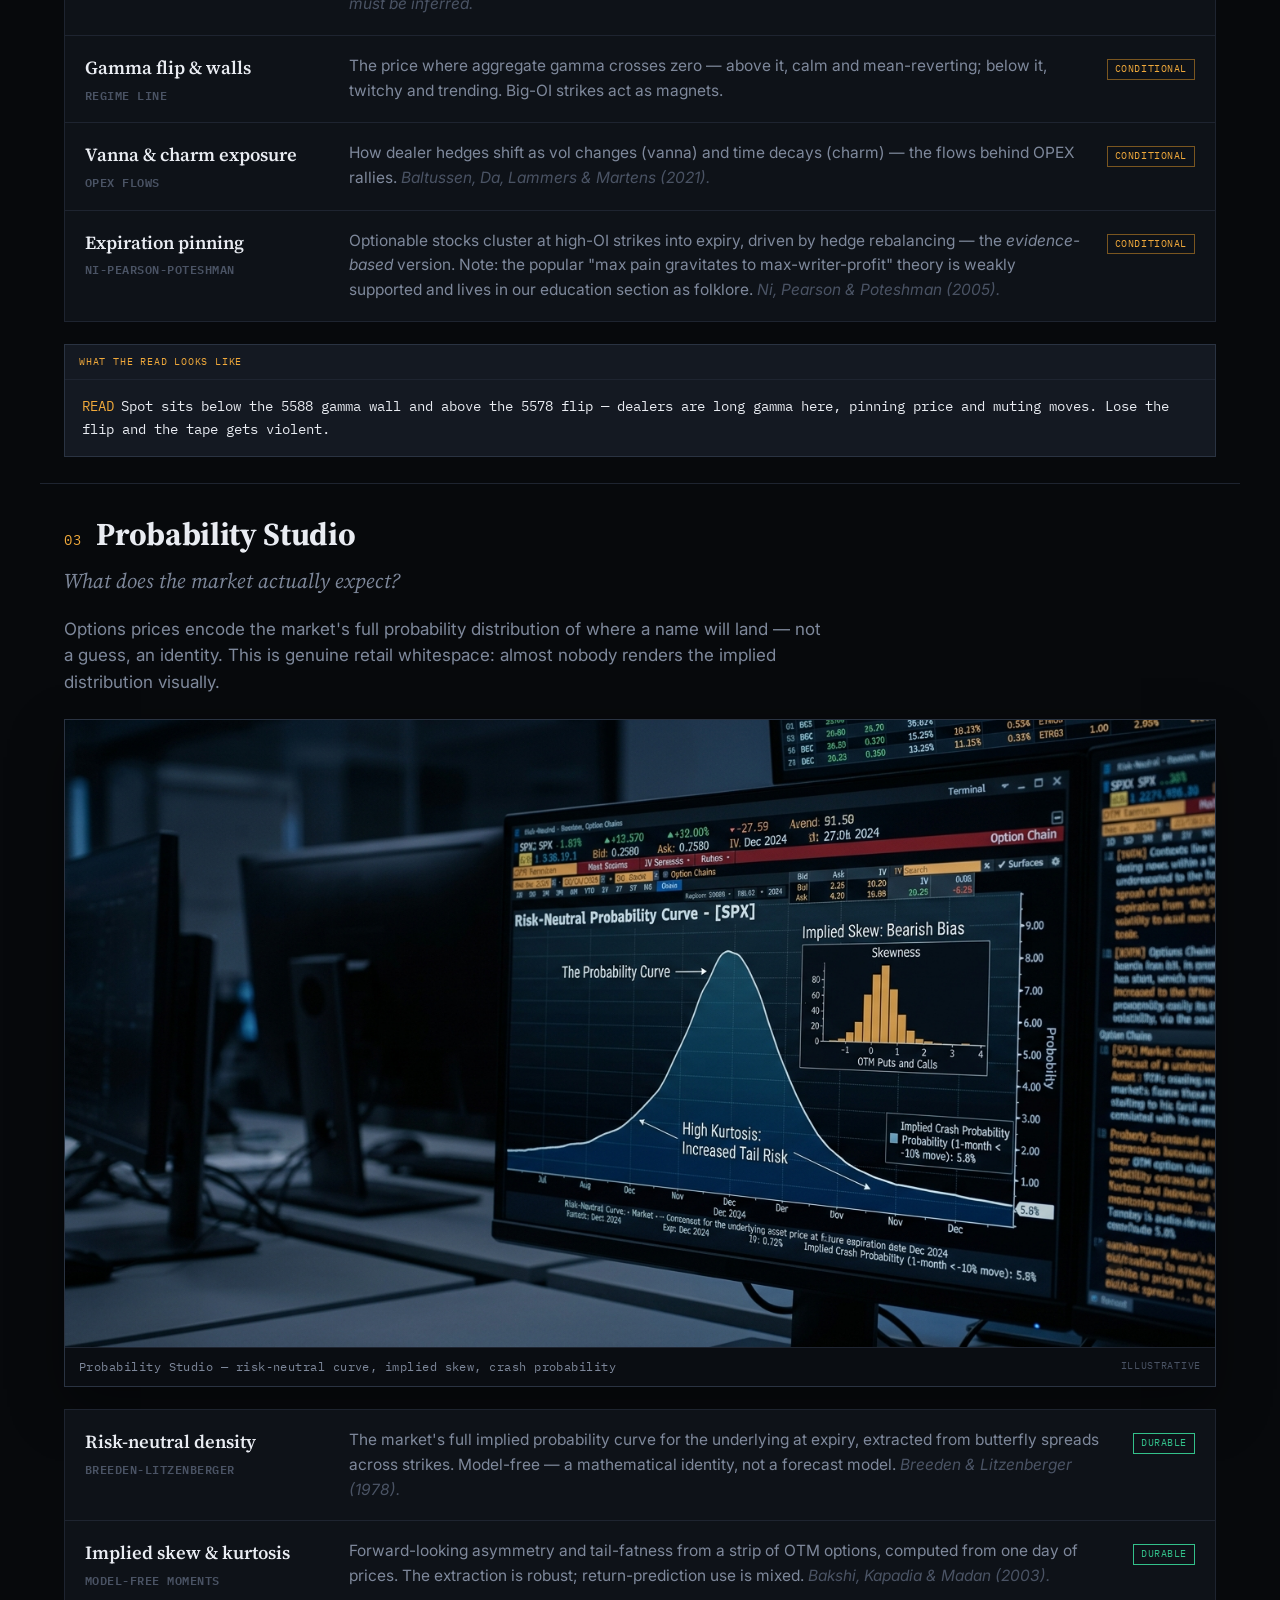
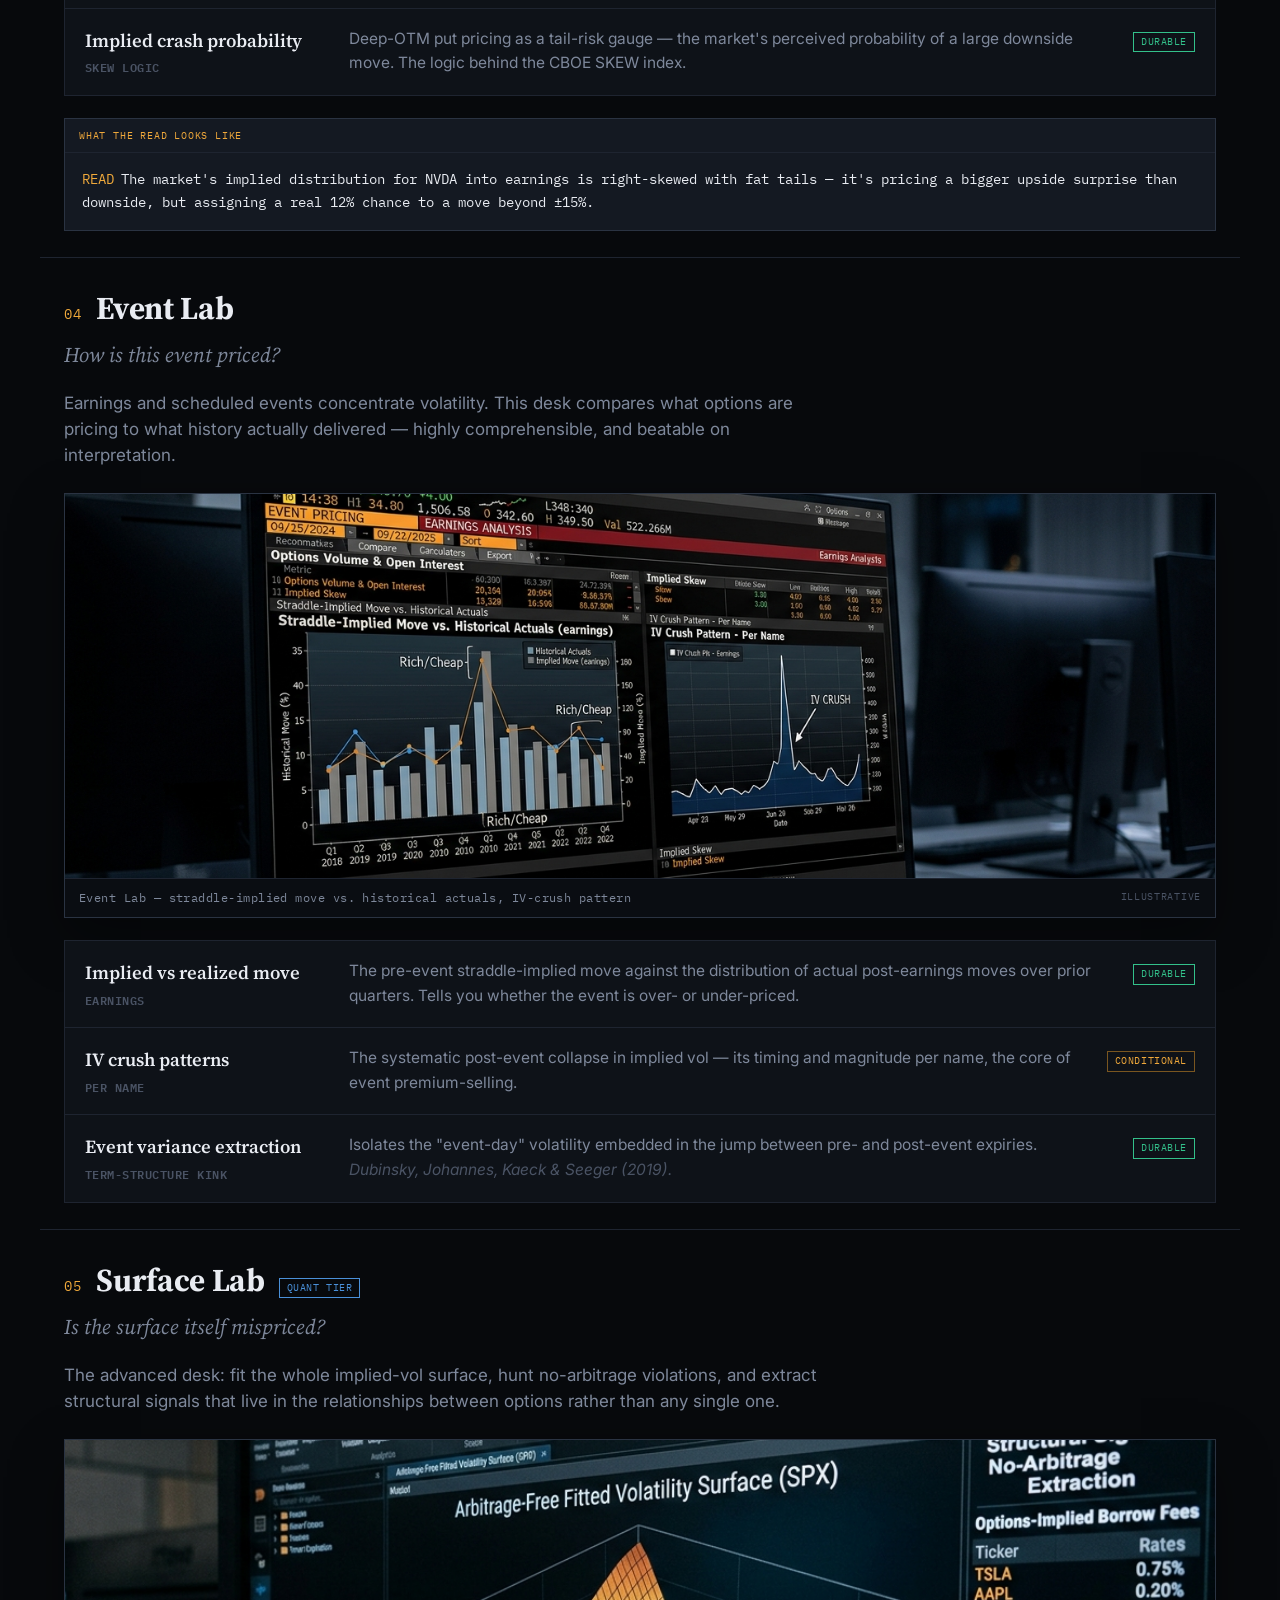
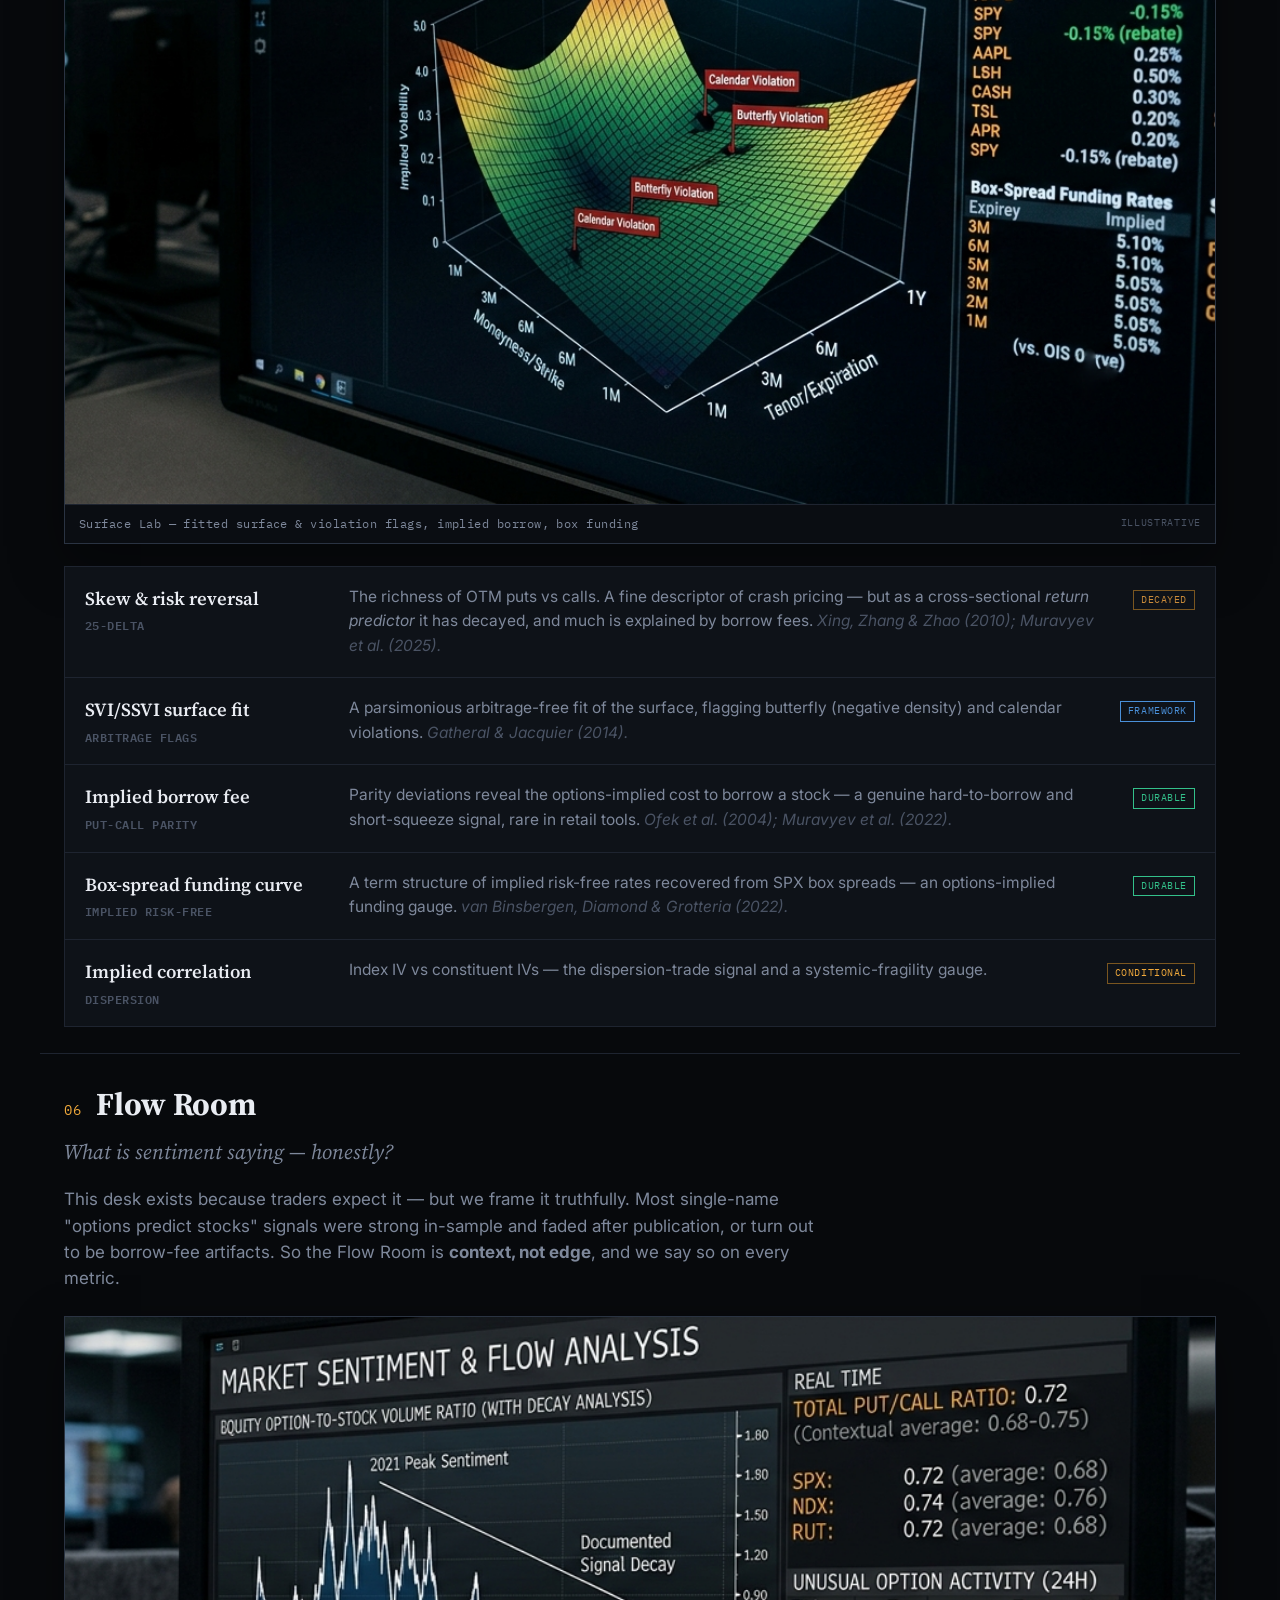
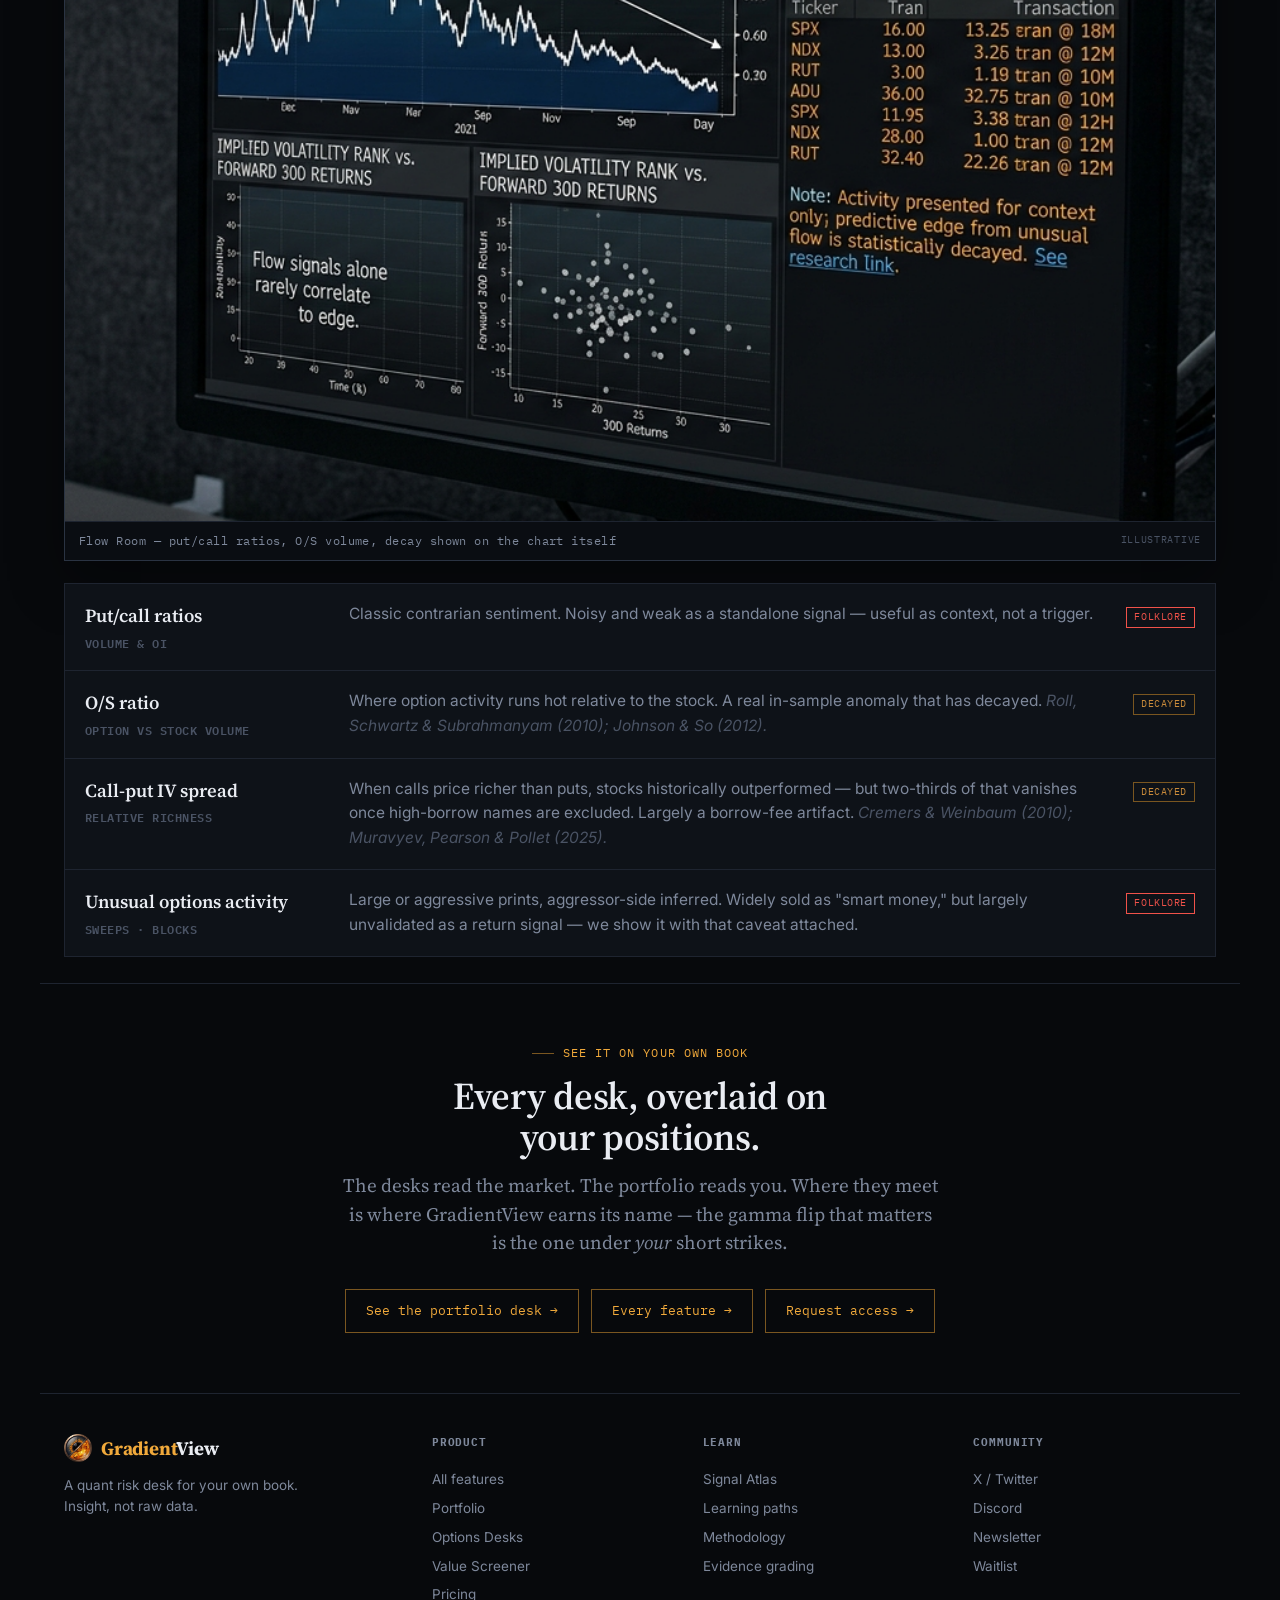
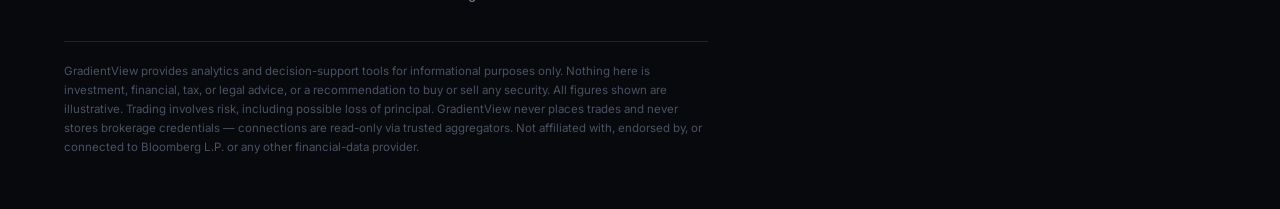
==== commit ece011b5: "Add home features teaser and wire pricing into the catalog index.html gets a compact seven-group til" ====
--- a/desks.html
+++ b/desks.html
@@ -307,7 +307,7 @@
   <div class="eyebrow center">See it on your own book</div>
   <h2 class="h2 center">Every desk, overlaid on your positions.</h2>
   <p class="lead center">The desks read the market. The portfolio reads you. Where they meet is where GradientView earns its name — the gamma flip that matters is the one under <em>your</em> short strikes.</p>
-  <p><a class="btn-ghost" href="portfolio.html">See the portfolio desk →</a> &nbsp; <a class="btn-ghost" href="index.html#join">Request access →</a></p>
+  <p><a class="btn-ghost" href="portfolio.html">See the portfolio desk →</a> &nbsp; <a class="btn-ghost" href="features.html#desks">Every feature →</a> &nbsp; <a class="btn-ghost" href="index.html#join">Request access →</a></p>
 </section>
 
 <script src="shared.js"></script>
